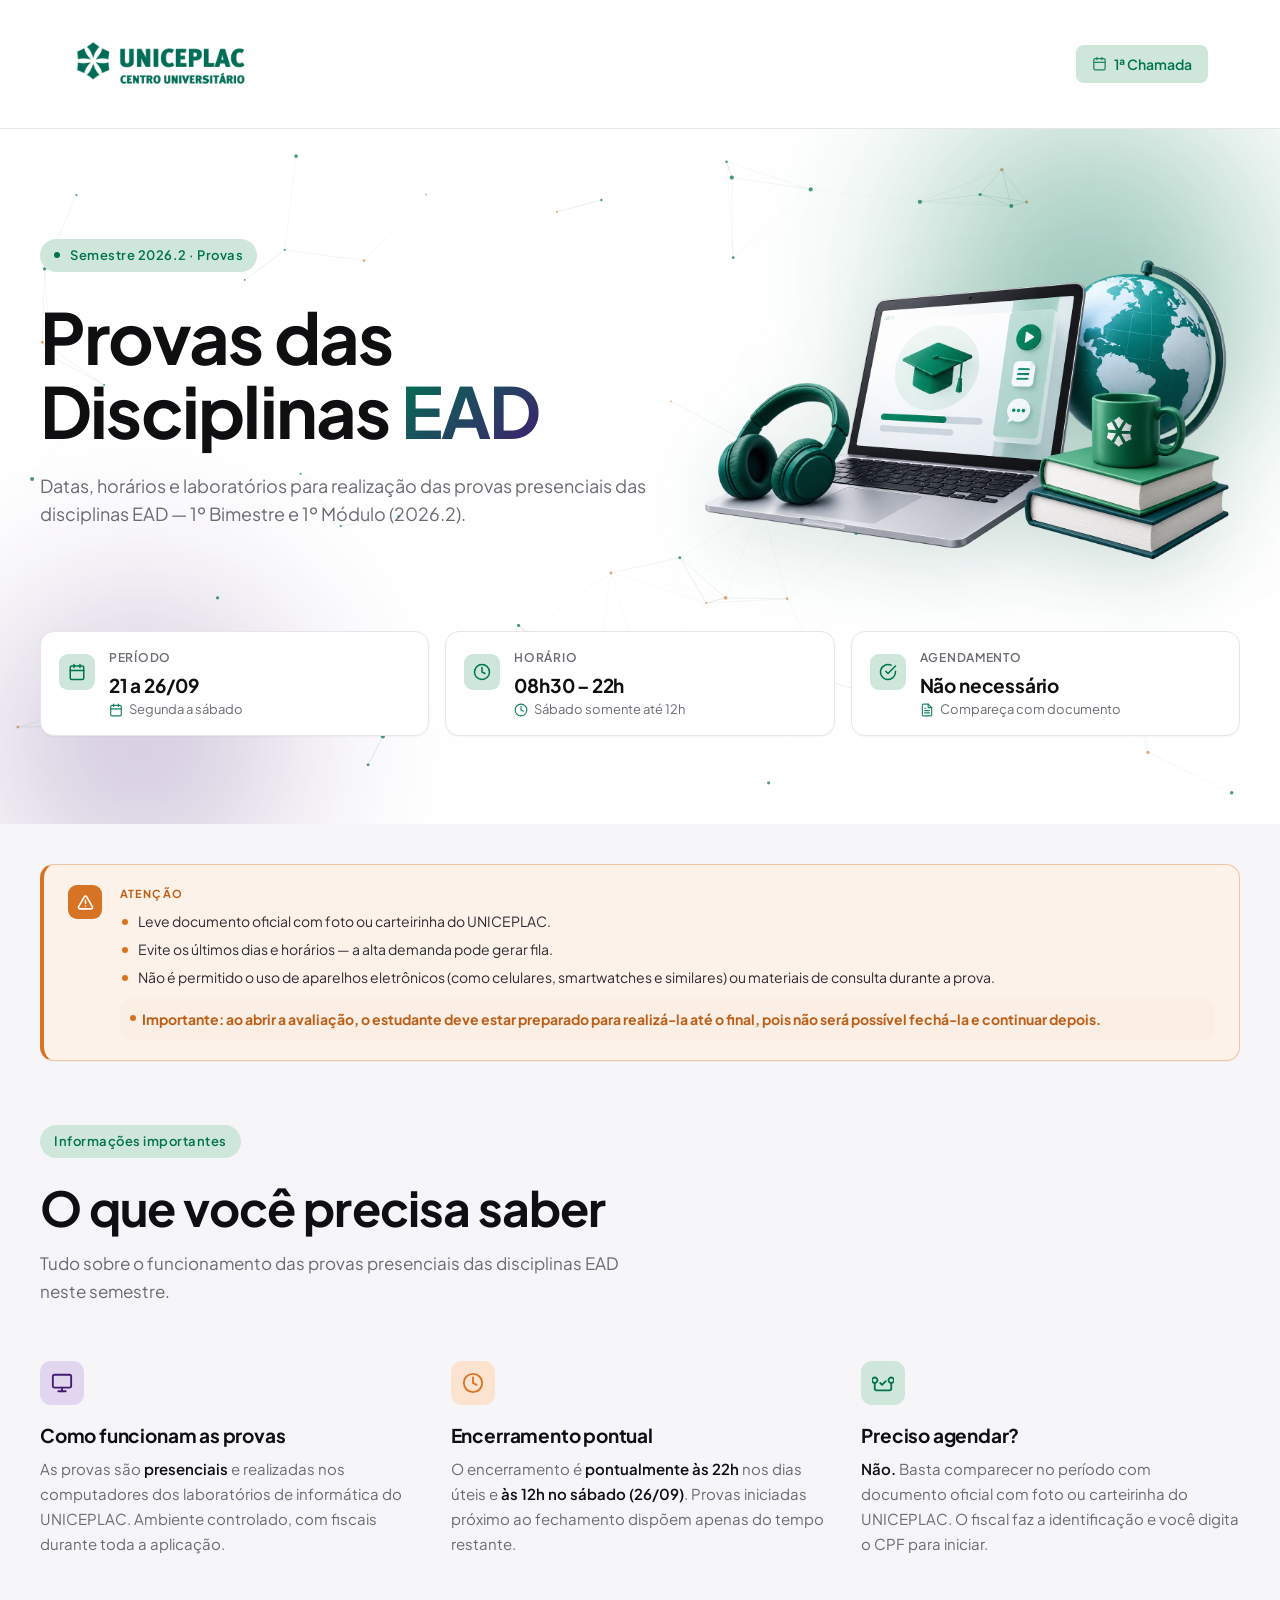
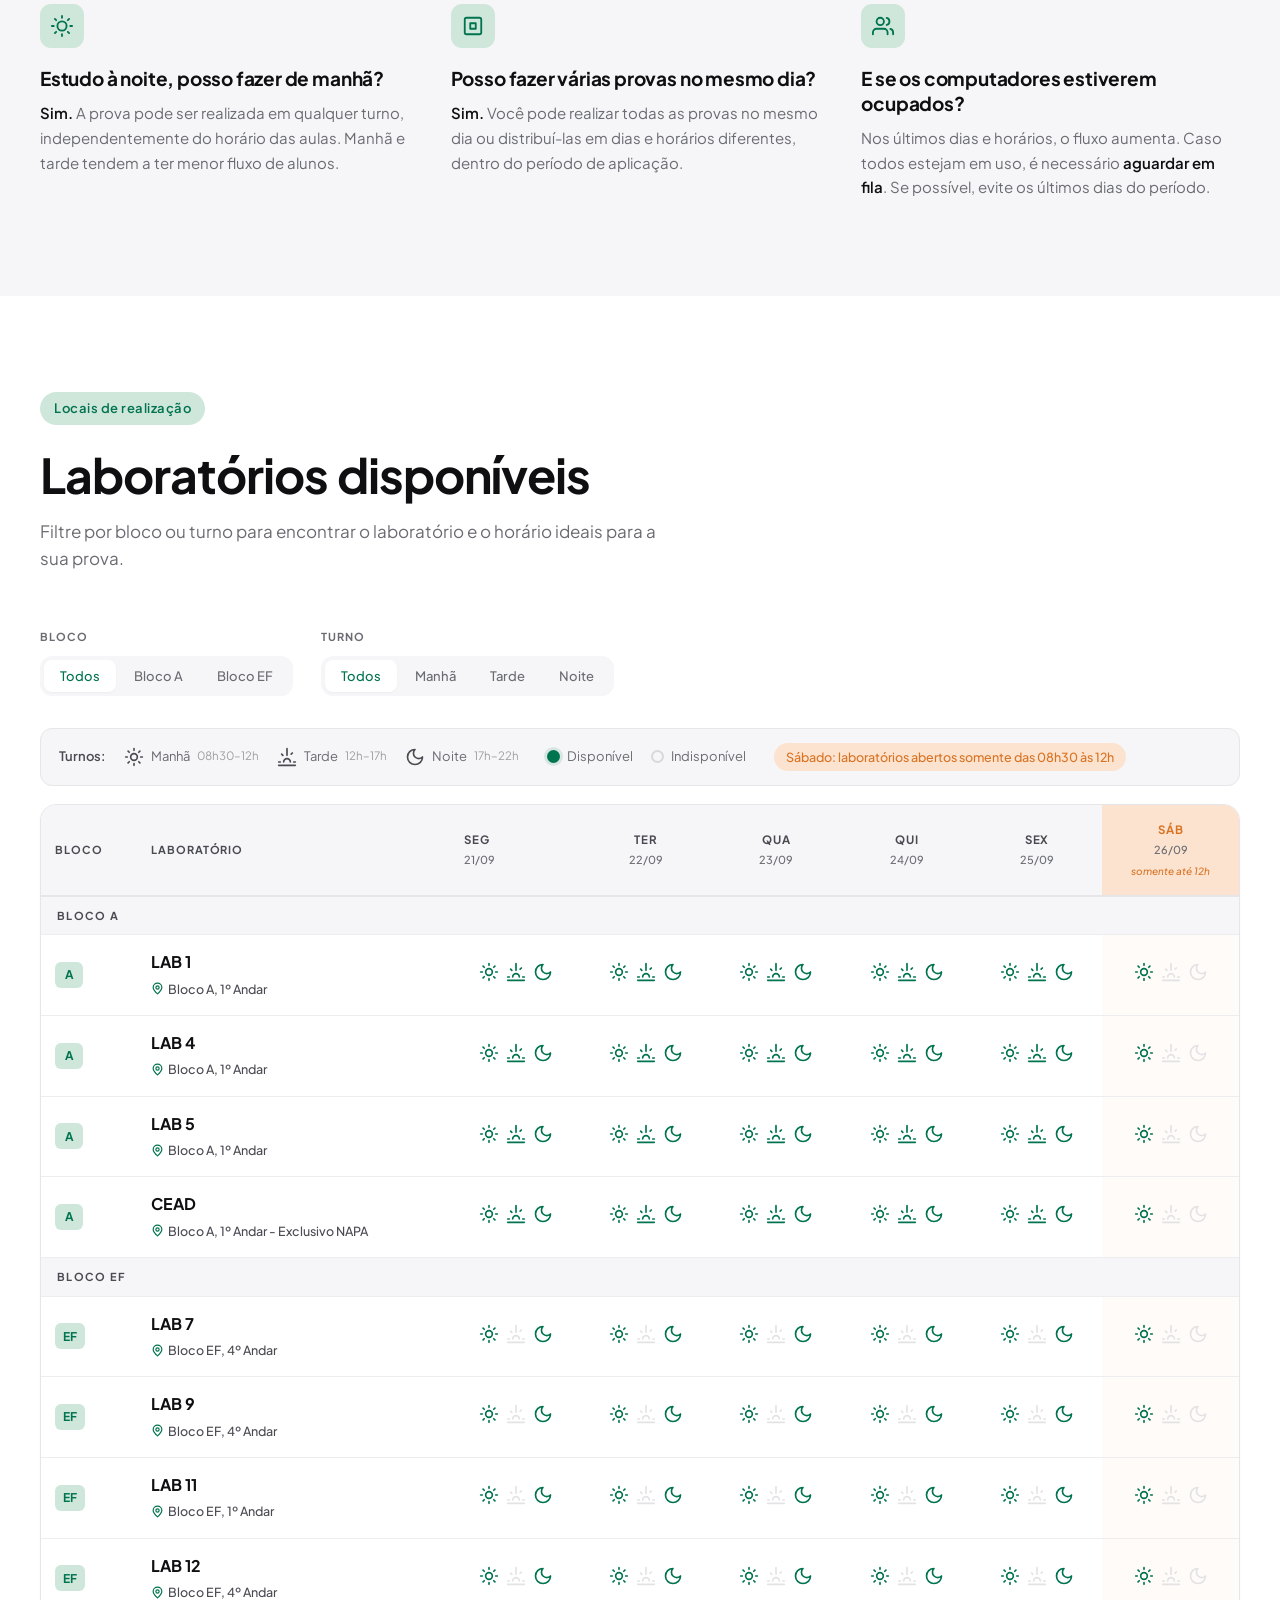
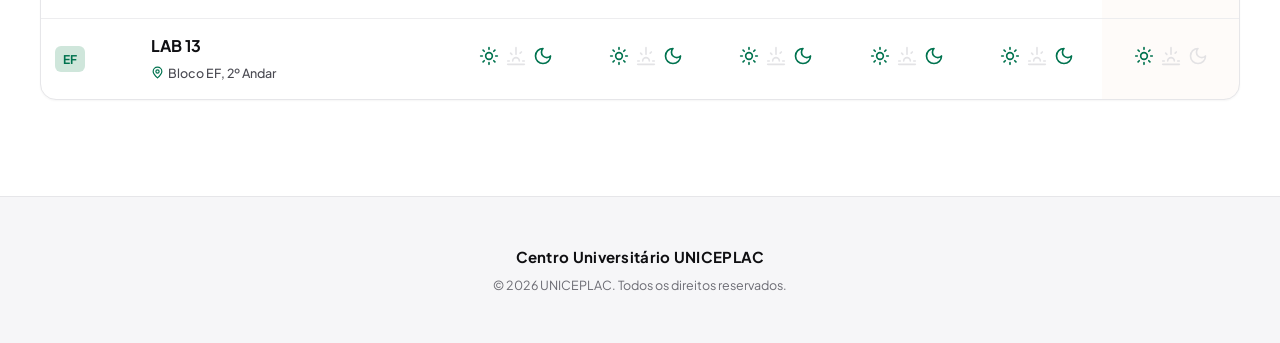
==== index.html @ 90bf8f49 "Add files via upload upload" ====
<!DOCTYPE html>
<html lang="pt-BR">
<head>
  <meta charset="UTF-8">
  <meta name="viewport" content="width=device-width, initial-scale=1.0">
  <title>Provas Disciplinas EAD 2026.2 — UNICEPLAC</title>
  <link rel="preconnect" href="https://fonts.googleapis.com">
  <link rel="preconnect" href="https://fonts.gstatic.com" crossorigin>
  <link href="https://fonts.googleapis.com/css2?family=Plus+Jakarta+Sans:wght@400;500;600;700;800&display=swap" rel="stylesheet">
  <script src="config-etapas.js"></script>
    <script>
    /* Anti-flash (FOUC): marca o estado da etapa no <html> antes de pintar,
       para o menu já nascer cinza/encerrado e o conteúdo expirado não piscar. */
    (function () {
      try {
        if (typeof ETAPAS === "undefined" || !ETAPAS.estado) return;
        var PAG = {
          "index.html":"regulares","segunda-chamada.html":"segundaChamada",
          "provas-finais.html":"recuperacao","final-bimestral.html":"recuperacao",
          "final-modular.html":"recuperacao"
        };
        var arq = location.pathname.split("/").pop() || "index.html";
        var etapa = PAG[arq];
        var estado = etapa ? (ETAPAS.estado[etapa] || "ativa") : "ativa";
        estado = String(estado).trim().toLowerCase();
        var raiz = document.documentElement;
        raiz.setAttribute("data-etapa", estado);
        raiz.setAttribute("data-etapas-carregado", "1");
      } catch (e) {}
    })();
  </script>
  <link rel="stylesheet" href="style.css">
</head>
<body>

<!-- ── HEADER ── -->
<header>
  <div class="header-inner">
    <button type="button" onclick="window.scrollTo({top: 0, behavior: 'smooth'})" class="logo-link" aria-label="Página inicial">
      <img src="logo.png" alt="UNICEPLAC" class="logo-img">
    </button>
    <nav>
      <a href="index.html" class="ativo"><svg class="nav-ic" viewBox="0 0 24 24" fill="none" stroke="currentColor" stroke-width="2" stroke-linecap="round" stroke-linejoin="round"><rect width="18" height="18" x="3" y="4" rx="2"/><path d="M16 2v4M8 2v4M3 10h18"/></svg>1ª Chamada</a>
      <a href="segunda-chamada.html"><svg class="nav-ic" viewBox="0 0 24 24" fill="none" stroke="currentColor" stroke-width="2" stroke-linecap="round" stroke-linejoin="round"><rect width="18" height="18" x="3" y="4" rx="2"/><path d="M16 2v4M8 2v4M3 10h18"/></svg>2ª Chamada</a>
      <a href="provas-finais.html"><svg class="nav-ic" viewBox="0 0 24 24" fill="none" stroke="currentColor" stroke-width="2" stroke-linecap="round" stroke-linejoin="round"><rect width="18" height="18" x="3" y="4" rx="2"/><path d="M16 2v4M8 2v4M3 10h18"/></svg>Prova Final (Recuperação)</a>
    </nav>
  </div>
</header>

<!-- ── HERO COM ANIMAÇÃO ── -->
<section class="hero hero-com-figura">
  <canvas class="hero-canvas" aria-hidden="true"></canvas>
  <div class="hero-gradient" aria-hidden="true"></div>

  <div class="hero-inner">
   <div class="hero-texto">
    <div class="hero-kicker">
      <span class="hero-kicker-dot"></span>
      Semestre 2026.2 · Provas
    </div>
    <h1>Provas das Disciplinas <span class="hero-em">EAD</span></h1>
    <p class="hero-sub">Datas, horários e laboratórios para realização das provas presenciais das disciplinas EAD — 1º Bimestre e 1º Módulo (2026.2).</p>
   </div>
   <div class="hero-figura" aria-hidden="true">
     <img src="hero-ilustracao.png" alt="" class="hero-img" width="1536" height="1024" loading="eager">
   </div>
  </div>

  <div class="hero-inner--cards">
      <div class="hero-card">
        <div class="hero-card-icon">
          <svg xmlns="http://www.w3.org/2000/svg" viewBox="0 0 24 24" fill="none" stroke="currentColor" stroke-width="2" stroke-linecap="round" stroke-linejoin="round"><rect width="18" height="18" x="3" y="4" rx="2"/><path d="M16 2v4M8 2v4M3 10h18"/></svg>
        </div>
        <div class="hero-card-label">Período</div>
        <div class="hero-card-value">21 a 26/09</div>
        <div class="hero-card-sub"><svg class="card-sub-ic" viewBox="0 0 24 24" fill="none" stroke="currentColor" stroke-width="2" stroke-linecap="round" stroke-linejoin="round"><rect width="18" height="18" x="3" y="4" rx="2"/><path d="M16 2v4M8 2v4M3 10h18"/></svg>Segunda a sábado</div>
      </div>
      <div class="hero-card">
        <div class="hero-card-icon">
          <svg xmlns="http://www.w3.org/2000/svg" viewBox="0 0 24 24" fill="none" stroke="currentColor" stroke-width="2" stroke-linecap="round" stroke-linejoin="round"><circle cx="12" cy="12" r="10"/><polyline points="12 6 12 12 16 14"/></svg>
        </div>
        <div class="hero-card-label">Horário</div>
        <div class="hero-card-value">08h30 – 22h</div>
        <div class="hero-card-sub"><svg class="card-sub-ic" viewBox="0 0 24 24" fill="none" stroke="currentColor" stroke-width="2" stroke-linecap="round" stroke-linejoin="round"><circle cx="12" cy="12" r="10"/><polyline points="12 6 12 12 16 14"/></svg>Sábado somente até 12h</div>
      </div>
      <div class="hero-card">
        <div class="hero-card-icon">
          <svg xmlns="http://www.w3.org/2000/svg" viewBox="0 0 24 24" fill="none" stroke="currentColor" stroke-width="2" stroke-linecap="round" stroke-linejoin="round"><path d="M22 11.08V12a10 10 0 1 1-5.93-9.14"/><polyline points="22 4 12 14.01 9 11.01"/></svg>
        </div>
        <div class="hero-card-label">Agendamento</div>
        <div class="hero-card-value">Não necessário</div>
        <div class="hero-card-sub"><svg class="card-sub-ic" viewBox="0 0 24 24" fill="none" stroke="currentColor" stroke-width="2" stroke-linecap="round" stroke-linejoin="round"><path d="M14 2H6a2 2 0 0 0-2 2v16a2 2 0 0 0 2 2h12a2 2 0 0 0 2-2V8z"/><path d="M14 2v6h6M16 13H8M16 17H8M10 9H8"/></svg>Compareça com documento</div>
      </div>
    </div>
  </div>
</section>

<!-- ── BARRA DE ATENÇÃO ── -->
<div class="alerta-bar">
  <div class="alerta-inner">
    <div class="alerta-icon">
      <svg xmlns="http://www.w3.org/2000/svg" viewBox="0 0 24 24" fill="none" stroke="currentColor" stroke-width="2.2" stroke-linecap="round" stroke-linejoin="round"><path d="m21.73 18-8-14a2 2 0 0 0-3.48 0l-8 14A2 2 0 0 0 4 21h16a2 2 0 0 0 1.73-3Z"/><line x1="12" x2="12" y1="9" y2="13"/><line x1="12" x2="12.01" y1="17" y2="17"/></svg>
    </div>
    <div class="alerta-conteudo">
      <div class="alerta-label">Atenção</div>
      <ul class="alerta-items">
        <li>Leve documento oficial com foto ou carteirinha do UNICEPLAC.</li>
        <li>Evite os últimos dias e horários — a alta demanda pode gerar fila.</li>
        <li>Não é permitido o uso de aparelhos eletrônicos (como celulares, smartwatches e similares) ou materiais de consulta durante a prova.</li>
        <li class="alerta-importante"><strong>Importante: ao abrir a avaliação, o estudante deve estar preparado para realizá-la até o final, pois não será possível fechá-la e continuar depois.</strong></li>
      </ul>
    </div>
  </div>
</div>

<!-- ── FAQ ── -->
<section id="faq">
  <div class="section-inner">
    <div class="section-label">Informações importantes</div>
    <h2 class="section-title">O que você precisa saber</h2>
    <p class="section-desc">Tudo sobre o funcionamento das provas presenciais das disciplinas EAD neste semestre.</p>

    <div class="faq-grid">

      <div class="faq-bloco destaque">
        <div class="faq-icon">
          <svg xmlns="http://www.w3.org/2000/svg" viewBox="0 0 24 24" fill="none" stroke="currentColor" stroke-width="2" stroke-linecap="round" stroke-linejoin="round"><rect width="20" height="14" x="2" y="3" rx="2"/><line x1="8" x2="16" y1="21" y2="21"/><line x1="12" x2="12" y1="17" y2="21"/></svg>
        </div>
        <div class="faq-titulo">Como funcionam as provas</div>
        <div class="faq-texto">As provas são <strong>presenciais</strong> e realizadas nos computadores dos laboratórios de informática do UNICEPLAC. Ambiente controlado, com fiscais durante toda a aplicação.</div>
      </div>

      <div class="faq-bloco aviso">
        <div class="faq-icon">
          <svg xmlns="http://www.w3.org/2000/svg" viewBox="0 0 24 24" fill="none" stroke="currentColor" stroke-width="2" stroke-linecap="round" stroke-linejoin="round"><circle cx="12" cy="12" r="10"/><polyline points="12 6 12 12 16 14"/></svg>
        </div>
        <div class="faq-titulo">Encerramento pontual</div>
        <div class="faq-texto">O encerramento é <strong>pontualmente às 22h</strong> nos dias úteis e <strong>às 12h no sábado (26/09)</strong>. Provas iniciadas próximo ao fechamento dispõem apenas do tempo restante.</div>
      </div>

      <div class="faq-bloco">
        <div class="faq-icon">
          <svg xmlns="http://www.w3.org/2000/svg" viewBox="0 0 24 24" fill="none" stroke="currentColor" stroke-width="2" stroke-linecap="round" stroke-linejoin="round"><path d="M9 12l2 2 4-4"/><path d="M21 12c-1 0-3-1-3-3s2-3 3-3 3 1 3 3-2 3-3 3"/><path d="M3 12c1 0 3-1 3-3s-2-3-3-3-3 1-3 3 2 3 3 3"/><path d="M3 12v6c0 1.1.9 2 2 2h14a2 2 0 0 0 2-2v-6"/></svg>
        </div>
        <div class="faq-titulo">Preciso agendar?</div>
        <div class="faq-texto"><strong>Não.</strong> Basta comparecer no período com documento oficial com foto ou carteirinha do UNICEPLAC. O fiscal faz a identificação e você digita o CPF para iniciar.</div>
      </div>

      <div class="faq-bloco">
        <div class="faq-icon">
          <svg xmlns="http://www.w3.org/2000/svg" viewBox="0 0 24 24" fill="none" stroke="currentColor" stroke-width="2" stroke-linecap="round" stroke-linejoin="round"><circle cx="12" cy="12" r="5"/><path d="M12 1v2M12 21v2M4.22 4.22l1.42 1.42M18.36 18.36l1.42 1.42M1 12h2M21 12h2M4.22 19.78l1.42-1.42M18.36 5.64l1.42-1.42"/></svg>
        </div>
        <div class="faq-titulo">Estudo à noite, posso fazer de manhã?</div>
        <div class="faq-texto"><strong>Sim.</strong> A prova pode ser realizada em qualquer turno, independentemente do horário das aulas. Manhã e tarde tendem a ter menor fluxo de alunos.</div>
      </div>

      <div class="faq-bloco">
        <div class="faq-icon">
          <svg xmlns="http://www.w3.org/2000/svg" viewBox="0 0 24 24" fill="none" stroke="currentColor" stroke-width="2" stroke-linecap="round" stroke-linejoin="round"><rect width="18" height="18" x="3" y="3" rx="2"/><path d="M9 9h6v6H9z"/></svg>
        </div>
        <div class="faq-titulo">Posso fazer várias provas no mesmo dia?</div>
        <div class="faq-texto"><strong>Sim.</strong> Você pode realizar todas as provas no mesmo dia ou distribuí-las em dias e horários diferentes, dentro do período de aplicação.</div>
      </div>

      <div class="faq-bloco">
        <div class="faq-icon">
          <svg xmlns="http://www.w3.org/2000/svg" viewBox="0 0 24 24" fill="none" stroke="currentColor" stroke-width="2" stroke-linecap="round" stroke-linejoin="round"><path d="M17 21v-2a4 4 0 0 0-4-4H5a4 4 0 0 0-4 4v2"/><circle cx="9" cy="7" r="4"/><path d="M23 21v-2a4 4 0 0 0-3-3.87"/><path d="M16 3.13a4 4 0 0 1 0 7.75"/></svg>
        </div>
        <div class="faq-titulo">E se os computadores estiverem ocupados?</div>
        <div class="faq-texto">Nos últimos dias e horários, o fluxo aumenta. Caso todos estejam em uso, é necessário <strong>aguardar em fila</strong>. Se possível, evite os últimos dias do período.</div>
      </div>

    </div>
  </div>
</section>

<!-- ── LABORATÓRIOS ── -->
<section id="labs">
  <div class="section-inner">
    <div class="section-label">Locais de realização</div>
    <h2 class="section-title">Laboratórios disponíveis</h2>
    <p class="section-desc">Filtre por bloco ou turno para encontrar o laboratório e o horário ideais para a sua prova.</p>

    <button type="button" class="filtros-toggle" id="filtrosToggle" aria-expanded="false" aria-controls="labsControls" onclick="toggleFiltros(this)">
      <svg viewBox="0 0 24 24" fill="none" stroke="currentColor" stroke-width="2" stroke-linecap="round" stroke-linejoin="round"><path d="M22 3H2l8 9.46V19l4 2v-8.54L22 3z"/></svg>
      <span>Filtrar</span>
      <svg class="filtros-chevron" viewBox="0 0 24 24" fill="none" stroke="currentColor" stroke-width="2" stroke-linecap="round" stroke-linejoin="round"><polyline points="6 9 12 15 18 9"/></svg>
    </button>

    <div class="labs-controls" id="labsControls">
      <div class="filter-group">
        <label>Bloco</label>
        <div class="botoes">
          <button class="filter-btn ativo" onclick="filtrar('todos', this)">Todos</button>
          <button class="filter-btn" onclick="filtrar('A', this)">Bloco A</button>
          <button class="filter-btn" onclick="filtrar('EF', this)">Bloco EF</button>
        </div>
      </div>
      <div class="filter-group">
        <label>Turno</label>
        <div class="botoes">
          <button class="turno-btn ativo" onclick="filtrarTurno('todos', this)">Todos</button>
          <button class="turno-btn" onclick="filtrarTurno('Manhã', this)">Manhã</button>
          <button class="turno-btn" onclick="filtrarTurno('Tarde', this)">Tarde</button>
          <button class="turno-btn" onclick="filtrarTurno('Noite', this)">Noite</button>
        </div>
      </div>
    </div>

    <div class="legenda legenda--topo">
      <div class="legenda-grupo">
        <span class="legenda-rotulo">Turnos:</span>
        <div class="legenda-item"><span class="turno-ic leg-forma" data-turno="Manhã" id="leg-manha"></span> Manhã <span class="legenda-hora">08h30–12h</span></div>
        <div class="legenda-item"><span class="turno-ic leg-forma" data-turno="Tarde" id="leg-tarde"></span> Tarde <span class="legenda-hora">12h–17h</span></div>
        <div class="legenda-item"><span class="turno-ic leg-forma" data-turno="Noite" id="leg-noite"></span> Noite <span class="legenda-hora">17h–22h</span></div>
      </div>
      <div class="legenda-grupo">
        <div class="legenda-item"><span class="status-amostra status-amostra--on"></span> Disponível</div>
        <div class="legenda-item"><span class="status-amostra status-amostra--off"></span> Indisponível</div>
      </div>
      <div class="legenda-sabado">
        Sábado: laboratórios abertos somente das 08h30 às 12h
      </div>
    </div>

    <div class="table-wrap">
      <table>
        <caption class="sr-only">Disponibilidade dos laboratórios por bloco, turno e dia, de 22 a 27 de junho de 2026</caption>
        <thead>
          <tr>
            <th scope="col">Bloco</th>
            <th scope="col">Laboratório</th>
            <th scope="col"><span class="th-dia">Seg</span><span class="th-data">21/09</span></th>
            <th scope="col"><span class="th-dia">Ter</span><span class="th-data">22/09</span></th>
            <th scope="col"><span class="th-dia">Qua</span><span class="th-data">23/09</span></th>
            <th scope="col"><span class="th-dia">Qui</span><span class="th-data">24/09</span></th>
            <th scope="col"><span class="th-dia">Sex</span><span class="th-data">25/09</span></th>
            <th scope="col" class="col-sabado">
              <span class="th-dia">Sáb</span>
              <span class="th-data">26/09</span>
              <span class="th-nota">somente até 12h</span>
            </th>
          </tr>
        </thead>
        <tbody id="tbody-labs"></tbody>
      </table>
    </div>
  </div>
</section>

<!-- ── FOOTER ── -->
<footer>
  <div class="footer-inner">
    <div class="footer-instituicao">Centro Universitário UNICEPLAC</div>
    <div class="footer-meta">© 2026 UNICEPLAC. Todos os direitos reservados.</div>
  </div>
</footer>

<script src="hero-animation.js"></script>
<script src="script.js"></script>
<script src="etapas.js"></script>
<script src="config-aviso.js"></script>
<script src="aviso.js"></script>
</body>
</html>
---- style.css ----
/* ─────────────────────────────────────────────
   UNICEPLAC — Provas EAD
   Estética: Hostinger claro + paleta institucional
   ───────────────────────────────────────────── */

*, *::before, *::after { box-sizing: border-box; margin: 0; padding: 0; }

:root {
  /* Paleta oficial UNICEPLAC */
  --verde:        #00734F;   /* Pantone 328 U */
  --verde-tinta:  #005a3e;   /* hover */
  --verde-claro:  #b4d2c2;   /* Pantone 565 U */
  --verde-suave:  #cfe6db;   /* fundo verde mais vivo */

  --laranja:      #d97324;   /* mais saturado que o original */
  --laranja-tinta:#bd5f17;
  --laranja-suave:#fbe3cf;

  --roxo:         #421b71;   /* Pantone Medium Purple U */
  --roxo-tinta:   #341259;
  --roxo-suave:   #e2d5f0;   /* fundo roxo mais vivo */

  --coral:        #cf5340;   /* vermelho lavado — recuperação */
  --coral-tinta:  #b23f2e;
  --coral-suave:  #f7ddd7;

  /* ── VARIÁVEIS DE TEMA (padrão: verde) ── */
  --tema:         var(--verde);
  --tema-tinta:   var(--verde-tinta);
  --tema-suave:   var(--verde-suave);
  --tema-grad-a:  var(--verde);
  --tema-grad-b:  var(--roxo);

  /* Neutros — escala completa */
  --tinta:        #0f0f12;   /* texto principal — quase preto */
  --grafite:      #2d2d33;
  --neutro-70:    #4a4a52;
  --neutro-60:    #6b6b73;
  --neutro-40:    #9e9ea4;
  --neutro-20:    #d8d8dc;
  --neutro-15:    #e6e6e9;
  --neutro-10:    #ededef;
  --neutro-05:    #f6f6f8;
  --branco:       #ffffff;

  /* Sombras sutis */
  --sombra-sm:    0 1px 2px rgba(15, 15, 18, 0.04);
  --sombra-md:    0 4px 16px rgba(15, 15, 18, 0.06);
}

/* ── TEMAS POR PÁGINA ── */
body.tema-laranja {
  --tema:        var(--laranja);
  --tema-tinta:  var(--laranja-tinta);
  --tema-suave:  var(--laranja-suave);
  --tema-grad-a: var(--laranja);
  --tema-grad-b: #e89a4f;
}

body.tema-coral {
  --tema:        var(--coral);
  --tema-tinta:  var(--coral-tinta);
  --tema-suave:  var(--coral-suave);
  --tema-grad-a: var(--coral);
  --tema-grad-b: var(--roxo);
}

html { scroll-behavior: smooth; }

body {
  font-family: 'Plus Jakarta Sans', -apple-system, BlinkMacSystemFont, sans-serif;
  color: var(--tinta);
  background: var(--branco);
  font-size: 16px;
  line-height: 1.6;
  font-weight: 400;
  -webkit-font-smoothing: antialiased;
  -moz-osx-font-smoothing: grayscale;
  text-rendering: optimizeLegibility;
}

/* Conteúdo apenas pra leitores de tela */
.sr-only {
  position: absolute;
  width: 1px; height: 1px;
  padding: 0; margin: -1px;
  overflow: hidden;
  clip: rect(0, 0, 0, 0);
  white-space: nowrap;
  border: 0;
}

/* ─────────────────────────────────────────────
   HEADER
   ───────────────────────────────────────────── */
header {
  background: rgba(255, 255, 255, 0.85);
  backdrop-filter: blur(12px);
  -webkit-backdrop-filter: blur(12px);
  border-bottom: 1px solid var(--neutro-15);
  position: sticky;
  top: 0;
  z-index: 100;
}

.header-inner {
  max-width: 1200px;
  margin: 0 auto;
  padding: 14px 32px;
  display: flex;
  align-items: center;
  justify-content: space-between;
  gap: 24px;
}

.logo-link {
  display: inline-flex;
  align-items: center;
  cursor: pointer;
  text-decoration: none;
  background: transparent;
  border: 0;
  padding: 0;
  font-family: inherit;
}

/* Logo branca tingida em verde UNICEPLAC via filter */
.logo-img {
  height: 100px;
  width: auto;
  display: block;
  filter: brightness(0) saturate(100%)
          invert(28%) sepia(85%) saturate(680%)
          hue-rotate(125deg) brightness(94%) contrast(101%);
  transition: opacity 0.15s ease;
}

.logo-link:hover .logo-img { opacity: 0.75; }

nav {
  display: flex;
  gap: 2px;
  align-items: center;
}

nav a {
  color: var(--grafite);
  text-decoration: none;
  font-size: 14px;
  font-weight: 500;
  padding: 8px 16px;
  border-radius: 8px;
  transition: all 0.15s ease;
  display: inline-flex;
  align-items: center;
  gap: 7px;
}
.nav-ic { width: 15px; height: 15px; flex-shrink: 0; opacity: 0.85; }

nav a:hover {
  color: var(--tema);
  background: var(--tema-suave);
}

nav a.ativo {
  color: var(--tema);
  background: var(--tema-suave);
  font-weight: 600;
}

/* ─────────────────────────────────────────────
   HERO
   ───────────────────────────────────────────── */
.hero {
  position: relative;
  padding: 96px 32px 88px;
  overflow: hidden;
  background: var(--branco);
}

/* Canvas da animação fica atrás do conteúdo */
.hero-canvas {
  position: absolute;
  inset: 0;
  width: 100%;
  height: 100%;
  pointer-events: none;
  z-index: 0;
}

/* Gradient blob colorido (estilo Invofy, paleta UNICEPLAC) */
.hero-gradient {
  position: absolute;
  inset: 0;
  z-index: 0;
  pointer-events: none;
  overflow: hidden;
}

.hero-gradient::before,
.hero-gradient::after {
  content: '';
  position: absolute;
  border-radius: 50%;
  filter: blur(80px);
  opacity: 0.55;
  will-change: transform;
}

.hero-gradient::before {
  width: 540px;
  height: 540px;
  background: radial-gradient(circle, var(--tema-grad-a) 0%, transparent 65%);
  top: -120px;
  right: -80px;
  animation: drift-1 22s ease-in-out infinite;
}

.hero-gradient::after {
  width: 480px;
  height: 480px;
  background: radial-gradient(circle, var(--tema-grad-b) 0%, transparent 65%);
  bottom: -160px;
  left: -100px;
  animation: drift-2 28s ease-in-out infinite;
  opacity: 0.35;
}

@keyframes drift-1 {
  0%, 100% { transform: translate(0, 0) scale(1); }
  33%      { transform: translate(-40px, 30px) scale(1.05); }
  66%      { transform: translate(20px, -20px) scale(0.95); }
}

@keyframes drift-2 {
  0%, 100% { transform: translate(0, 0) scale(1); }
  50%      { transform: translate(60px, -40px) scale(1.08); }
}

/* Pra heros mais sutis (páginas internas) */
.hero.hero-sutil {
  padding: 72px 32px 64px;
}

.hero.hero-sutil .hero-gradient::before { opacity: 0.3; width: 400px; height: 400px; }
.hero.hero-sutil .hero-gradient::after { opacity: 0.2; }

.hero-inner {
  position: relative;
  z-index: 2;
  max-width: 1200px;
  margin: 0 auto;
}

/* Layout de 2 colunas — só no hero que tem ilustração (index) */
.hero-com-figura .hero-inner {
  display: grid;
  grid-template-columns: 1fr 0.9fr;
  align-items: center;
  gap: 40px;
}

/* Bloco de cards fica abaixo, ocupando a largura toda */
.hero-inner--cards {
  position: relative;
  z-index: 2;
  max-width: 1200px;
  margin: 40px auto 0;
  display: grid;
  grid-template-columns: repeat(3, 1fr);
  gap: 16px;
}

/* Ilustração do hero */
.hero-figura {
  display: flex;
  justify-content: center;
  align-items: center;
}
.hero-img {
  width: 100%;
  max-width: 560px;
  height: auto;
  display: block;
  filter: drop-shadow(0 24px 40px rgba(0, 80, 55, 0.14));
}

/* Kicker — texto pequeno acima do título */
.hero-kicker {
  display: inline-flex;
  align-items: center;
  gap: 10px;
  font-size: 13px;
  font-weight: 600;
  letter-spacing: 0.04em;
  color: var(--tema);
  background: var(--tema-suave);
  padding: 6px 14px;
  border-radius: 100px;
  margin-bottom: 28px;
}

.hero-kicker-dot {
  width: 6px; height: 6px;
  border-radius: 50%;
  background: var(--tema);
  animation: pulse 2.4s ease-in-out infinite;
}

@keyframes pulse {
  0%, 100% { opacity: 1; transform: scale(1); }
  50%      { opacity: 0.5; transform: scale(0.8); }
}

.hero h1 {
  font-size: clamp(40px, 5.5vw, 72px);
  font-weight: 700;
  line-height: 1.05;
  letter-spacing: -0.025em;
  color: var(--tinta);
  margin-bottom: 24px;
  max-width: 920px;
}

.hero h1 .hero-em {
  background: linear-gradient(135deg, var(--tema-grad-a) 0%, var(--tema-grad-b) 100%);
  -webkit-background-clip: text;
  -webkit-text-fill-color: transparent;
  background-clip: text;
  font-style: normal;
}

.hero-sub {
  font-size: 18px;
  color: var(--neutro-60);
  max-width: 620px;
  margin-bottom: 48px;
  line-height: 1.6;
  font-weight: 400;
}

/* Cards de info rápida (hero) — estilo Hostinger */
.hero-cards {
  display: grid;
  grid-template-columns: repeat(auto-fit, minmax(220px, 1fr));
  gap: 16px;
  max-width: 920px;
}

.hero-card {
  background: var(--branco);
  border: 1px solid var(--neutro-15);
  border-radius: 14px;
  padding: 16px 18px;
  box-shadow: var(--sombra-sm);
  transition: all 0.2s ease;
  display: grid;
  grid-template-columns: auto 1fr;
  column-gap: 14px;
  align-items: center;
}
/* Ícone ocupa a coluna da esquerda, atravessando as duas linhas de texto */
.hero-card .hero-card-icon { grid-row: 1 / span 2; align-self: center; }
.hero-card-label { grid-column: 2; }
.hero-card-value { grid-column: 2; }
.hero-card-sub { grid-column: 2; }

.hero-card:hover {
  border-color: var(--tema);
  box-shadow: var(--sombra-md);
  transform: translateY(-2px);
}

.hero-card-icon {
  display: inline-flex;
  align-items: center;
  justify-content: center;
  width: 36px;
  height: 36px;
  border-radius: 9px;
  background: var(--tema-suave);
  color: var(--tema);
  margin-bottom: 0;
}

.hero-card-icon svg { width: 18px; height: 18px; }

.hero-card-label {
  font-size: 12px;
  text-transform: uppercase;
  letter-spacing: 0.06em;
  color: var(--neutro-60);
  margin-bottom: 6px;
  font-weight: 600;
}

.hero-card-value {
  font-size: 19px;
  font-weight: 700;
  line-height: 1.2;
  color: var(--tinta);
  letter-spacing: -0.01em;
}

.hero-card-sub {
  font-size: 13px;
  color: var(--neutro-60);
  margin-top: 4px;
  line-height: 1.45;
  display: inline-flex;
  align-items: center;
  gap: 6px;
}
.card-sub-ic { width: 14px; height: 14px; flex-shrink: 0; color: var(--tema); opacity: 0.9; }

/* ─────────────────────────────────────────────
   BARRA DE ATENÇÃO
   ───────────────────────────────────────────── */
.alerta-bar {
  background: var(--neutro-05);
  padding: 40px 32px 8px;
  position: relative;
  z-index: 2;
}

.alerta-inner {
  max-width: 1200px;
  margin: 0 auto;
  display: flex;
  align-items: flex-start;
  gap: 18px;
  background: color-mix(in srgb, var(--laranja-suave) 45%, #fff);
  border: 1px solid color-mix(in srgb, var(--laranja) 35%, transparent);
  border-left: 4px solid var(--laranja);
  border-radius: 14px;
  padding: 20px 24px;
  box-shadow: var(--sombra-sm);
}

.alerta-icon {
  flex-shrink: 0;
  width: 34px;
  height: 34px;
  border-radius: 9px;
  background: var(--laranja);
  color: var(--branco);
  display: inline-flex;
  align-items: center;
  justify-content: center;
}

.alerta-icon svg { width: 17px; height: 17px; }

.alerta-conteudo {
  flex: 1;
}

.alerta-label {
  font-size: 11px;
  font-weight: 700;
  letter-spacing: 0.1em;
  text-transform: uppercase;
  color: var(--laranja-tinta);
  margin-bottom: 8px;
}

.alerta-items {
  list-style: none;
  display: flex;
  flex-direction: column;
  gap: 7px;
  font-size: 14px;
  color: var(--grafite);
  line-height: 1.5;
}

.alerta-items li {
  position: relative;
  padding-left: 18px;
}
.alerta-items li::before {
  content: '';
  position: absolute;
  left: 2px;
  top: 8px;
  width: 6px;
  height: 6px;
  border-radius: 50%;
  background: var(--laranja);
}

.alerta-items li.alerta-importante {
  margin-top: 4px;
  padding: 10px 12px 10px 22px;
  background: color-mix(in srgb, var(--laranja) 12%, #fff);
  border-radius: 9px;
}
.alerta-items li.alerta-importante::before { top: 16px; left: 10px; }

.alerta-items strong { color: var(--laranja-tinta); font-weight: 700; }

/* ─────────────────────────────────────────────
   SEÇÕES GERAIS
   ───────────────────────────────────────────── */
section { padding: 96px 32px; }
.section-inner { max-width: 1200px; margin: 0 auto; }

.section-label {
  display: inline-flex;
  align-items: center;
  gap: 10px;
  font-size: 13px;
  font-weight: 600;
  letter-spacing: 0.04em;
  color: var(--tema);
  background: var(--tema-suave);
  padding: 6px 14px;
  border-radius: 100px;
  margin-bottom: 24px;
}

.section-title {
  font-size: clamp(32px, 4vw, 48px);
  font-weight: 700;
  line-height: 1.1;
  letter-spacing: -0.02em;
  color: var(--tinta);
  margin-bottom: 16px;
  max-width: 720px;
}

.section-desc {
  color: var(--neutro-60);
  font-size: 17px;
  max-width: 620px;
  margin-bottom: 56px;
  line-height: 1.6;
}

/* ─────────────────────────────────────────────
   FAQ — grid Hostinger (ícone + título + texto)
   ───────────────────────────────────────────── */
#faq { background: var(--neutro-05); padding-top: 56px; }

.faq-grid {
  display: grid;
  grid-template-columns: repeat(auto-fit, minmax(300px, 1fr));
  gap: 48px 32px;
}

.faq-bloco {
  display: flex;
  flex-direction: column;
}

.faq-icon {
  display: inline-flex;
  align-items: center;
  justify-content: center;
  width: 44px;
  height: 44px;
  border-radius: 11px;
  background: var(--tema-suave);
  color: var(--tema);
  margin-bottom: 18px;
}

.faq-icon svg { width: 22px; height: 22px; }

.faq-bloco.aviso .faq-icon {
  background: var(--laranja-suave);
  color: var(--laranja);
}

.faq-bloco.destaque .faq-icon {
  background: var(--roxo-suave);
  color: var(--roxo);
}

.faq-titulo {
  font-size: 19px;
  font-weight: 700;
  letter-spacing: -0.01em;
  color: var(--tinta);
  margin-bottom: 10px;
  line-height: 1.3;
}

.faq-texto {
  font-size: 15px;
  color: var(--neutro-60);
  line-height: 1.65;
}

.faq-texto strong { color: var(--tinta); font-weight: 600; }

/* ─────────────────────────────────────────────
   LABORATÓRIOS — tabela
   ───────────────────────────────────────────── */
#labs { background: var(--branco); }

.labs-controls {
  display: flex;
  flex-wrap: wrap;
  gap: 28px;
  margin-bottom: 32px;
  align-items: flex-end;
}

/* Botão de filtros — só aparece no mobile (escondido no desktop) */
.filtros-toggle { display: none; }

.labs-controls label {
  display: block;
  font-size: 11px;
  font-weight: 700;
  color: var(--neutro-60);
  text-transform: uppercase;
  letter-spacing: 0.1em;
  margin-bottom: 10px;
}

.filter-group { display: flex; flex-direction: column; }
.filter-group .botoes {
  display: inline-flex;
  background: var(--neutro-05);
  padding: 4px;
  border-radius: 12px;
  gap: 2px;
}

.filter-btn,
.turno-btn {
  padding: 8px 16px;
  border: 0;
  background: transparent;
  font-size: 13px;
  font-weight: 500;
  cursor: pointer;
  font-family: inherit;
  color: var(--neutro-60);
  border-radius: 8px;
  transition: all 0.15s ease;
}

.filter-btn:hover,
.turno-btn:hover {
  color: var(--tinta);
}

.filter-btn.ativo,
.turno-btn.ativo {
  background: var(--branco);
  color: var(--tema);
  box-shadow: var(--sombra-sm);
}

.table-wrap {
  overflow-x: auto;
  border: 1px solid var(--neutro-15);
  border-radius: 16px;
  background: var(--branco);
  box-shadow: var(--sombra-sm);
}

table {
  width: 100%;
  border-collapse: collapse;
  min-width: 760px;
  font-size: 13.5px;
}

thead tr {
  background: var(--neutro-05);
  border-bottom: 1px solid var(--neutro-15);
}

thead th {
  padding: 16px 14px;
  text-align: center;
  font-weight: 700;
  font-size: 11px;
  letter-spacing: 0.08em;
  text-transform: uppercase;
  white-space: nowrap;
  color: var(--neutro-70);
}

thead th:first-child,
thead th:nth-child(2),
thead th:nth-child(3) { text-align: left; }

thead th.col-sabado {
  background: var(--laranja-suave);
  color: var(--laranja);
}

.th-dia { display: block; font-size: 11.5px; }
.th-data { font-size: 11px; color: var(--neutro-60); display: block; margin-top: 2px; font-weight: 500; text-transform: none; letter-spacing: 0; }
.th-nota { font-size: 10px; color: var(--laranja); display: block; margin-top: 4px; font-style: italic; letter-spacing: 0; text-transform: none; font-weight: 500; }

tbody tr { transition: background 0.1s; }
tbody tr:hover { background: var(--neutro-05); }

tbody tr.bloco-header td {
  background: var(--neutro-05);
  color: var(--neutro-70);
  font-weight: 700;
  font-size: 11px;
  letter-spacing: 0.12em;
  text-transform: uppercase;
  padding: 10px 16px;
  border-top: 1px solid var(--neutro-15);
}

tbody td {
  padding: 14px 14px;
  border-bottom: 1px solid var(--neutro-10);
  vertical-align: middle;
  color: var(--tinta);
}

tbody tr:last-child td { border-bottom: 0; }
tbody td.col-sabado { background: rgba(214, 135, 73, 0.03); }
tbody tr:hover td.col-sabado { background: rgba(214, 135, 73, 0.07); }

.badge-bloco {
  display: inline-flex;
  align-items: center;
  justify-content: center;
  min-width: 28px;
  height: 26px;
  padding: 0 8px;
  font-weight: 700;
  font-size: 12px;
  color: var(--tema);
  background: var(--tema-suave);
  border-radius: 6px;
}

.lab-nome { font-weight: 700; font-size: 16px; color: var(--tinta); display: block; letter-spacing: -0.01em; }
.lab-local {
  font-size: 12.5px;
  color: var(--neutro-70);
  margin-top: 4px;
  display: inline-flex;
  align-items: center;
  gap: 4px;
  font-weight: 500;
}
.lab-local svg { width: 13px; height: 13px; flex-shrink: 0; color: var(--tema); }

.turno-tag {
  font-size: 12.5px;
  font-weight: 600;
  color: var(--tinta);
  display: block;
}
.turno-horario { font-size: 11.5px; color: var(--neutro-60); display: block; margin-top: 2px; }

.status-cell { text-align: center; }

/* ── ÍCONES DE TURNO (sol / tarde / lua) por dia ── */
.turnos-cel {
  display: inline-flex;
  align-items: center;
  justify-content: center;
  gap: 7px;
}
.turno-ic {
  display: inline-flex;
  align-items: center;
  justify-content: center;
  width: 20px;
  height: 20px;
  transition: opacity 0.15s ease, transform 0.12s ease;
}
.turno-ic svg { width: 100%; height: 100%; display: block; }

/* Aceso = disponível (todos os turnos em verde; o formato do ícone indica o turno) */
.turno-ic.on { color: var(--verde); }

/* Apagado = indisponível */
.turno-ic.off {
  color: var(--neutro-20);
  opacity: 0.7;
}

/* Ícones ilustrativos da legenda (mostram só o formato do turno) */
.turno-ic.leg-forma { color: var(--neutro-70); }

/* Amostras de status na legenda: bolinha neutra (não é ícone de turno) */
.status-amostra {
  display: inline-block;
  width: 13px; height: 13px;
  border-radius: 50%;
  flex-shrink: 0;
}
.status-amostra--on {
  background: var(--verde);
  box-shadow: 0 0 0 3px rgba(0, 115, 79, 0.12);
}
.status-amostra--off {
  background: transparent;
  border: 2px solid var(--neutro-20);
}

/* Realce do filtro de turno: esmaece os turnos não selecionados */
.turno-ic.turno-oculto { opacity: 0.12; }

tbody tr:hover .turno-ic.on { transform: scale(1.12); }

/* Laboratório desativado: linha esmaecida (definido via LABS_DESATIVADOS no script.js) */
tbody tr.lab-desativado {
  opacity: 0.5;
  filter: grayscale(0.4);
}
tbody tr.lab-desativado .lab-nome::after {
  content: " · Indisponível";
  font-weight: 500;
  font-size: 12px;
  color: var(--neutro-60);
}

.dot {
  display: inline-flex;
  align-items: center;
  gap: 6px;
  font-size: 12.5px;
  font-weight: 500;
  color: var(--neutro-70);
  white-space: nowrap;
}

.dot::before {
  content: '';
  width: 7px; height: 7px;
  border-radius: 50%;
  flex-shrink: 0;
}

.disp { color: var(--verde); }
.disp::before { background: var(--verde); box-shadow: 0 0 0 3px rgba(0, 115, 79, 0.12); }

.indisp { color: var(--neutro-40); }
.indisp::before { background: var(--neutro-40); }

.legenda {
  display: flex;
  flex-wrap: wrap;
  gap: 14px 28px;
  margin-top: 24px;
  font-size: 13px;
  color: var(--neutro-60);
  align-items: center;
}

/* Legenda posicionada acima da tabela */
.legenda--topo {
  margin-top: 0;
  margin-bottom: 18px;
  padding: 14px 18px;
  background: var(--neutro-05);
  border: 1px solid var(--neutro-15);
  border-radius: 12px;
}

.legenda-grupo {
  display: flex;
  flex-wrap: wrap;
  align-items: center;
  gap: 10px 18px;
}
.legenda-rotulo { font-weight: 600; color: var(--neutro-70); }
.legenda-hora { font-size: 11.5px; color: var(--neutro-40); }

.legenda-item { display: flex; align-items: center; gap: 7px; }

.legenda-dot {
  width: 13px; height: 13px;
  border-radius: 50%;
  flex-shrink: 0;
}
.legenda-dot--disp {
  background: var(--verde);
  box-shadow: 0 0 0 3px rgba(0, 115, 79, 0.12);
}
.legenda-dot--indisp {
  background: transparent;
  border: 2px solid var(--neutro-20);
}

.legenda-sabado {
  font-size: 12.5px;
  color: var(--laranja);
  font-weight: 500;
  padding: 4px 12px;
  background: var(--laranja-suave);
  border-radius: 100px;
}

/* ─────────────────────────────────────────────
   CONTEÚDO DAS PÁGINAS DE PROVA
   ───────────────────────────────────────────── */
.conteudo-prova { background: var(--branco); }

.conteudo-prova .section-inner { max-width: 920px; }

.voltar-link {
  display: inline-flex;
  align-items: center;
  gap: 6px;
  font-size: 13.5px;
  font-weight: 500;
  color: var(--neutro-60);
  text-decoration: none;
  margin-bottom: 32px;
  padding: 6px 12px;
  border-radius: 8px;
  transition: all 0.15s;
}

.voltar-link:hover {
  color: var(--tema);
  background: var(--tema-suave);
}

/* Blocos de info — estilo Hostinger: ícone + título + texto */
.bloco-info {
  padding: 36px 0;
  border-bottom: 1px solid var(--neutro-15);
  display: grid;
  grid-template-columns: 56px 1fr;
  gap: 28px;
}

.bloco-info:last-of-type { border-bottom: 0; }

.bloco-info .bloco-icon {
  display: inline-flex;
  align-items: center;
  justify-content: center;
  width: 44px;
  height: 44px;
  border-radius: 11px;
  background: var(--tema-suave);
  color: var(--tema);
  flex-shrink: 0;
}

.bloco-info .bloco-icon svg { width: 22px; height: 22px; }

.bloco-info.aviso .bloco-icon {
  background: var(--laranja-suave);
  color: var(--laranja);
}

.bloco-info.destaque {
  background: linear-gradient(135deg, var(--tema-suave) 0%, var(--roxo-suave) 100%);
  padding: 36px 32px;
  border-radius: 16px;
  border-bottom: 0;
  margin: 16px 0;
}

.bloco-info.destaque .bloco-icon {
  background: var(--roxo-suave);
  color: var(--roxo);
}

.bloco-info h3 {
  font-size: 22px;
  font-weight: 700;
  letter-spacing: -0.015em;
  color: var(--tinta);
  margin-bottom: 12px;
  line-height: 1.3;
}

.bloco-info .bloco-conteudo > *:last-child { margin-bottom: 0; }

.bloco-info p {
  font-size: 15.5px;
  color: var(--neutro-70);
  line-height: 1.7;
  margin-bottom: 12px;
}

.bloco-info strong { color: var(--tinta); font-weight: 600; }

.bloco-info ul {
  margin: 12px 0 16px;
  padding-left: 0;
  list-style: none;
  display: flex;
  flex-direction: column;
  gap: 8px;
}

.bloco-info li {
  font-size: 15.5px;
  color: var(--neutro-70);
  line-height: 1.65;
  position: relative;
  padding-left: 22px;
}

.bloco-info li::before {
  content: '';
  position: absolute;
  left: 0;
  top: 0.55em;
  width: 6px;
  height: 6px;
  border-radius: 50%;
  background: var(--tema);
}

.bloco-info.aviso li::before { background: var(--laranja); }
.bloco-info.destaque li::before { background: var(--roxo); }

.bloco-info li strong { color: var(--tinta); font-weight: 600; }

/* Fórmula */
.formula {
  font-size: 16px;
  font-weight: 600;
  color: var(--tema);
  background: var(--branco);
  border: 1px solid var(--tema);
  border-radius: 12px;
  padding: 16px 20px;
  margin: 16px 0;
  text-align: center;
  line-height: 1.6;
}

.formula.roxo { color: var(--roxo); border-color: rgba(66, 27, 113, 0.25); }

/* Exemplo de cálculo */
.exemplo-calc {
  font-size: 14.5px;
  color: var(--neutro-70);
  padding: 14px 18px;
  margin-top: 12px;
  background: var(--neutro-05);
  border-radius: 10px;
  line-height: 1.6;
}

.exemplo-calc strong { color: var(--tinta); font-weight: 600; }

/* Aviso de prazo */
.aviso-prazo {
  display: flex;
  gap: 14px;
  align-items: flex-start;
  background: var(--laranja-suave);
  border-radius: 12px;
  padding: 16px 20px;
  margin: 16px 0;
}

.aviso-prazo-icon {
  flex-shrink: 0;
  width: 28px;
  height: 28px;
  border-radius: 8px;
  background: var(--laranja);
  color: var(--branco);
  display: inline-flex;
  align-items: center;
  justify-content: center;
}

.aviso-prazo-icon svg { width: 14px; height: 14px; }

.aviso-prazo p {
  font-size: 14.5px;
  color: var(--neutro-70);
  line-height: 1.6;
  margin: 0;
}

.aviso-prazo strong { color: var(--laranja); font-weight: 600; }

/* Placeholder pra GIF */
.gif-placeholder {
  margin-top: 18px;
  border: 1.5px dashed var(--neutro-20);
  border-radius: 16px;
  background: var(--neutro-05);
  min-height: 240px;
  display: flex;
  flex-direction: column;
  align-items: center;
  justify-content: center;
  gap: 10px;
  text-align: center;
  padding: 36px;
  color: var(--neutro-60);
}

.gif-icon {
  width: 40px;
  height: 40px;
  border-radius: 10px;
  background: var(--branco);
  display: inline-flex;
  align-items: center;
  justify-content: center;
  color: var(--tema);
}

.gif-icon svg { width: 20px; height: 20px; }

.gif-titulo {
  font-weight: 600;
  font-size: 15px;
  color: var(--tinta);
}

.gif-instr {
  font-size: 13px;
  color: var(--neutro-60);
  max-width: 380px;
  line-height: 1.5;
}

/* Locais (laboratórios da 2ª chamada) */
.locais-grid {
  display: grid;
  grid-template-columns: repeat(auto-fit, minmax(240px, 1fr));
  gap: 14px;
  margin: 16px 0;
}

.local-item {
  background: var(--neutro-05);
  border-radius: 12px;
  padding: 18px 22px;
  display: flex;
  align-items: center;
  gap: 14px;
}

.local-item-icon {
  flex-shrink: 0;
  width: 36px;
  height: 36px;
  border-radius: 9px;
  background: var(--tema-suave);
  color: var(--tema);
  display: inline-flex;
  align-items: center;
  justify-content: center;
}

.local-item-icon svg { width: 18px; height: 18px; }

.local-nome {
  font-size: 16px;
  font-weight: 700;
  color: var(--tinta);
}

.local-detalhe {
  font-size: 13px;
  color: var(--neutro-60);
  margin-top: 2px;
}

/* Vídeo embed */
.video-wrap {
  margin: 20px 0;
  border-radius: 16px;
  overflow: hidden;
  box-shadow: var(--sombra-md);
  background: #000;
}

.video-ratio {
  position: relative;
  width: 100%;
  padding-top: 56.25%;
}

.video-ratio iframe {
  position: absolute;
  top: 0; left: 0;
  width: 100%; height: 100%;
  border: 0;
}

/* ─────────────────────────────────────────────
   CONTATO
   ───────────────────────────────────────────── */
.contato-box {
  margin-top: 64px;
  padding: 36px 36px;
  background: linear-gradient(135deg, var(--tema) 0%, var(--tema-tinta) 100%);
  border-radius: 20px;
  color: var(--branco);
  position: relative;
  overflow: hidden;
}

.contato-box::before {
  content: '';
  position: absolute;
  top: -80px; right: -80px;
  width: 240px; height: 240px;
  border-radius: 50%;
  background: radial-gradient(circle, rgba(214, 135, 73, 0.3) 0%, transparent 65%);
  filter: blur(20px);
  pointer-events: none;
}

.contato-box h3 {
  font-size: 22px;
  font-weight: 700;
  margin-bottom: 18px;
  letter-spacing: -0.015em;
  position: relative;
  z-index: 1;
}

.contato-linhas {
  display: flex;
  flex-direction: column;
  gap: 10px;
  position: relative;
  z-index: 1;
}

.contato-linha {
  display: flex;
  align-items: center;
  gap: 12px;
  font-size: 15px;
  color: rgba(255, 255, 255, 0.92);
}

.contato-linha .icon {
  flex-shrink: 0;
  width: 32px;
  height: 32px;
  border-radius: 8px;
  background: rgba(255, 255, 255, 0.12);
  display: inline-flex;
  align-items: center;
  justify-content: center;
  color: var(--branco);
}

.contato-linha .icon svg { width: 16px; height: 16px; }

.contato-box a {
  color: var(--branco);
  text-decoration: none;
  border-bottom: 1px solid rgba(255, 255, 255, 0.35);
  transition: border-color 0.15s;
}

.contato-box a:hover { border-bottom-color: var(--branco); }

/* ─────────────────────────────────────────────
   BANNERS (provas-finais.html)
   ───────────────────────────────────────────── */
.banners-grid {
  display: grid;
  grid-template-columns: repeat(auto-fit, minmax(320px, 1fr));
  gap: 20px;
  margin-top: 8px;
}

/* Quando há apenas um banner: centraliza e limita a largura */
.banners-grid--unico {
  grid-template-columns: minmax(0, 620px);
  justify-content: center;
}

.banners-grid--unico .banner-img {
  aspect-ratio: 789 / 320;
}

.banner-card {
  display: block;
  text-decoration: none;
  border-radius: 20px;
  overflow: hidden;
  box-shadow: var(--sombra-sm);
  border: 1px solid var(--neutro-15);
  transition: transform 0.25s ease, box-shadow 0.25s ease, border-color 0.25s ease;
  line-height: 0;
}

.banner-img {
  display: block;
  width: 100%;
  height: auto;
  aspect-ratio: 16 / 9;
  object-fit: cover;
  transition: transform 0.35s ease;
}

.banner-card:hover {
  transform: translateY(-3px);
  box-shadow: var(--sombra-md);
  border-color: var(--neutro-20);
}

.banner-card:hover .banner-img {
  transform: scale(1.04);
}

.banner-card:focus-visible {
  outline: 3px solid var(--tema);
  outline-offset: 3px;
}

/* ─────────────────────────────────────────────
   FOOTER
   ───────────────────────────────────────────── */
footer {
  background: var(--neutro-05);
  color: var(--neutro-60);
  padding: 48px 32px;
  border-top: 1px solid var(--neutro-15);
  font-size: 13px;
}

footer .footer-inner {
  max-width: 1200px;
  margin: 0 auto;
  text-align: center;
}

footer .footer-instituicao {
  font-size: 15px;
  font-weight: 700;
  letter-spacing: 0.02em;
  color: var(--tinta);
  margin-bottom: 6px;
}

footer .footer-meta {
  font-size: 12.5px;
  color: var(--neutro-60);
}

/* ─────────────────────────────────────────────
   RESPONSIVO
   ───────────────────────────────────────────── */
@media (max-width: 800px) {
  .header-inner {
    padding: 12px 20px;
    flex-direction: column;
    align-items: flex-start;
    gap: 12px;
  }

  nav {
    width: 100%;
    gap: 4px;
    border-top: 1px solid var(--neutro-15);
    padding-top: 10px;
  }

  nav a {
    flex: 1;
    text-align: center;
    padding: 8px 6px;
    font-size: 13px;
  }

  .hero { padding: 56px 20px 56px; }
  .hero.hero-sutil { padding: 44px 20px 44px; }

  /* Hero empilha: texto → ilustração → cards (só no hero com ilustração) */
  .hero-com-figura .hero-inner {
    grid-template-columns: 1fr;
    gap: 28px;
    text-align: center;
  }
  .hero-com-figura .hero-kicker { margin-left: auto; margin-right: auto; }
  .hero-figura { order: 2; }
  .hero-img { max-width: 340px; }
  .hero-inner--cards { grid-template-columns: 1fr; margin-top: 28px; }
  .hero-cards { grid-template-columns: 1fr; }

  section { padding: 64px 20px; }

  .bloco-info {
    grid-template-columns: 44px 1fr;
    gap: 18px;
    padding: 28px 0;
  }
  .bloco-info .bloco-icon { width: 38px; height: 38px; }
  .bloco-info .bloco-icon svg { width: 19px; height: 19px; }
  .bloco-info h3 { font-size: 19px; }
  .bloco-info.destaque { padding: 28px 22px; }

  .alerta-inner { flex-direction: column; gap: 12px; }

  /* Filtros colapsáveis no mobile */
  .filtros-toggle {
    display: inline-flex;
    align-items: center;
    gap: 8px;
    width: 100%;
    justify-content: flex-start;
    padding: 12px 16px;
    background: var(--neutro-05);
    border: 1px solid var(--neutro-15);
    border-radius: 12px;
    font-family: inherit;
    font-size: 14px;
    font-weight: 600;
    color: var(--tinta);
    cursor: pointer;
    margin-bottom: 16px;
  }
  .filtros-toggle svg { width: 17px; height: 17px; color: var(--tema); }
  .filtros-toggle .filtros-chevron {
    margin-left: auto;
    color: var(--neutro-60);
    transition: transform 0.2s ease;
  }
  .filtros-toggle.aberto .filtros-chevron { transform: rotate(180deg); }

  /* Filtros começam recolhidos; abrem com a classe .aberto */
  .labs-controls {
    display: none;
    flex-direction: column;
    align-items: stretch;
    gap: 18px;
  }
  .labs-controls.aberto { display: flex; }
  .filter-group .botoes { display: flex; flex-wrap: wrap; }
  .filter-group .botoes button { flex: 1; }

  /* ══ TABELA DE LABS VIRA CARDS NO MOBILE ══ */
  .table-wrap {
    overflow-x: visible;
    border: 0;
    background: transparent;
    box-shadow: none;
  }
  table { min-width: 0; }

  /* Esconde o cabeçalho da tabela (os dias vêm via data-label em cada célula) */
  table thead { display: none; }

  table, table tbody { display: block; width: 100%; }

  /* Cabeçalho de bloco (Bloco A / Bloco EF) vira faixa entre os cards */
  tbody tr.bloco-header { display: block; }
  tbody tr.bloco-header td {
    display: block;
    border-radius: 10px;
    margin: 22px 0 10px;
    border: 0;
    background: var(--tema-suave);
    color: var(--tema-tinta);
  }

  /* Cada laboratório vira um card */
  tbody tr:not(.bloco-header) {
    display: block;
    background: var(--branco);
    border: 1px solid var(--neutro-15);
    border-radius: 14px;
    box-shadow: var(--sombra-sm);
    padding: 16px 18px;
    margin-bottom: 14px;
  }
  tbody tr:not(.bloco-header):hover { background: var(--branco); }
  tbody tr:last-child td { border-bottom: 0; }

  /* Célula de bloco sai do fluxo (o bloco já está na faixa) */
  tbody td[data-col="bloco"] { display: none; }

  /* Nome do lab como cabeçalho do card */
  tbody td[data-col="lab"] {
    display: block;
    padding: 0 0 12px;
    margin-bottom: 10px;
    border: 0;
    border-bottom: 1px dashed var(--neutro-15);
  }

  /* Cada dia vira uma linha: rótulo à esquerda, 3 ícones de turno à direita */
  tbody td.status-cell {
    display: flex;
    align-items: center;
    justify-content: space-between;
    width: 100%;
    padding: 8px 0;
    border: 0;
    border-bottom: 1px solid var(--neutro-10);
    text-align: left;
  }
  tbody tr td.status-cell:last-child { border-bottom: 0; }
  tbody td.status-cell::before {
    content: attr(data-label);
    font-size: 12.5px;
    color: var(--neutro-70);
    font-weight: 600;
  }
  tbody td.status-cell.col-sabado { background: transparent; }
  tbody td.status-cell.col-sabado::before { color: var(--laranja); }
  /* No card, os ícones ficam um pouco maiores para o toque */
  .turnos-cel { gap: 14px; }
  .turno-ic { width: 22px; height: 22px; }

  .contato-box { padding: 28px 24px; }
}

@media (max-width: 440px) {
  .hero h1 { font-size: 36px; }
  .section-title { font-size: 28px; }
  nav a { font-size: 12px; padding: 8px 2px; }
}

/* ─────────────────────────────────────────────
   ACESSIBILIDADE: respeita prefers-reduced-motion
   ───────────────────────────────────────────── */
@media (prefers-reduced-motion: reduce) {
  *, *::before, *::after {
    animation-duration: 0.01ms !important;
    animation-iteration-count: 1 !important;
    transition-duration: 0.01ms !important;
    scroll-behavior: auto !important;
  }
  .hero-canvas { display: none; }
}

/* ═══════════════════════════════════════════════
   ESTADOS DAS ETAPAS (ativa / expirada / oculta / em-breve)
   Controlado por config-etapas.js
   ═══════════════════════════════════════════════ */

/* ── EXPIRADA: página inteira desbotada ── */
/* ═══════════════════════════════════════════════════════════════
   ANTI-FLASH (FOUC) — aplicado via data-etapa no <html> ANTES do JS
   Espelha o estado final para que não haja "pulo" ao trocar de aba.
   ═══════════════════════════════════════════════════════════════ */

/* Expirada: já nasce em cinza (mesmo efeito de body.pagina-expirada) */
html[data-etapa="expirada"] .hero,
html[data-etapa="expirada"] .alerta-bar,
html[data-etapa="expirada"] #faq,
html[data-etapa="expirada"] #labs,
html[data-etapa="expirada"] .conteudo-prova {
  filter: grayscale(1) opacity(0.55);
}
html[data-etapa="expirada"] .hero-canvas { display: none; }

/* Menu: links de etapa expirada já nascem apagados (sem esperar o JS).
   O selo em si é criado pelo JS logo em seguida, sem alterar layout do link. */
html[data-etapa="expirada"] nav a[href$="index.html"],
html[data-etapa="expirada"] nav a[href$="segunda-chamada.html"],
html[data-etapa="expirada"] nav a[href$="provas-finais.html"] {
  color: #9e9ea4;
}

/* Oculta / Em breve: esconde o conteúdo desde o 1º frame, evitando
   que o hero colorido pisque antes de a tela de bloqueio aparecer. */
html[data-etapa="oculta"] .hero,
html[data-etapa="oculta"] .alerta-bar,
html[data-etapa="oculta"] #faq,
html[data-etapa="oculta"] #labs,
html[data-etapa="oculta"] .conteudo-prova,
html[data-etapa="em-breve"] .hero,
html[data-etapa="em-breve"] .alerta-bar,
html[data-etapa="em-breve"] #faq,
html[data-etapa="em-breve"] #labs,
html[data-etapa="em-breve"] .conteudo-prova {
  display: none;
}

body.pagina-expirada .hero,
body.pagina-expirada .alerta-bar,
body.pagina-expirada #faq,
body.pagina-expirada #labs,
body.pagina-expirada .conteudo-prova {
  filter: grayscale(1) opacity(0.55);
  transition: filter 0.3s ease;
}

body.pagina-expirada .hero-canvas { display: none; }

/* Faixa de aviso no topo (expirada) */
.faixa-expirada {
  display: flex;
  align-items: center;
  justify-content: center;
  gap: 12px;
  background: #4a4a52;
  color: #fff;
  padding: 14px 24px;
  font-size: 14.5px;
  font-weight: 500;
  text-align: center;
  position: relative;
  z-index: 5;
  line-height: 1.5;
}

.faixa-expirada svg {
  width: 20px;
  height: 20px;
  flex-shrink: 0;
}

/* ── SELOS NO MENU ── */
.nav-selo {
  display: inline-block;
  font-size: 10px;
  font-weight: 700;
  letter-spacing: 0.04em;
  text-transform: uppercase;
  padding: 2px 7px;
  border-radius: 100px;
  margin-left: 7px;
  vertical-align: middle;
}

.selo-em-breve {
  background: var(--tema-suave);
  color: var(--tema-tinta);
}

.selo-expirada {
  background: #e6e6e9;
  color: #6b6b73;
}

nav a.nav-expirada {
  color: #9e9ea4;
}

/* ── TELA DE BLOQUEIO (oculta / em-breve) ── */
.bloqueio-etapa {
  min-height: 60vh;
  display: flex;
  align-items: center;
  justify-content: center;
  padding: 80px 32px;
  background: var(--neutro-05);
}

.bloqueio-inner {
  text-align: center;
  max-width: 480px;
}

.bloqueio-icon {
  display: inline-flex;
  align-items: center;
  justify-content: center;
  width: 80px;
  height: 80px;
  border-radius: 20px;
  margin-bottom: 28px;
  background: var(--tema-suave);
  color: var(--tema);
}

.bloqueio-etapa.oculta .bloqueio-icon {
  background: #ededef;
  color: #9e9ea4;
}

.bloqueio-icon svg { width: 38px; height: 38px; }

.bloqueio-inner h1 {
  font-size: clamp(28px, 4vw, 38px);
  font-weight: 700;
  letter-spacing: -0.02em;
  color: var(--tinta);
  margin-bottom: 14px;
}

.bloqueio-inner p {
  font-size: 16.5px;
  color: var(--neutro-60);
  line-height: 1.6;
  margin-bottom: 32px;
}

.bloqueio-btn {
  display: inline-block;
  background: var(--tema);
  color: #fff;
  font-size: 14.5px;
  font-weight: 600;
  text-decoration: none;
  padding: 13px 28px;
  border-radius: 100px;
  transition: background 0.2s ease, transform 0.2s ease;
}

.bloqueio-btn:hover {
  background: var(--tema-tinta);
  transform: translateY(-1px);
}

/* ═══════════════════════════════════════════════
   AVISO POP-UP (modal de atenção)
   Controlado por config-aviso.js
   ═══════════════════════════════════════════════ */

.aviso-overlay {
  position: fixed;
  inset: 0;
  z-index: 1000;
  display: flex;
  align-items: center;
  justify-content: center;
  padding: 24px;
  background: rgba(20, 20, 28, 0);
  transition: background 0.25s ease;
}

.aviso-overlay.visivel {
  background: rgba(20, 20, 28, 0.55);
  backdrop-filter: blur(2px);
}

.aviso-overlay.saindo {
  background: rgba(20, 20, 28, 0);
}

.aviso-modal {
  position: relative;
  background: var(--branco);
  border-radius: 22px;
  padding: 40px 34px 32px;
  max-width: 440px;
  width: 100%;
  text-align: center;
  box-shadow: 0 24px 60px rgba(20, 20, 28, 0.28);
  transform: translateY(16px) scale(0.97);
  opacity: 0;
  transition: transform 0.28s cubic-bezier(0.34, 1.3, 0.64, 1), opacity 0.28s ease;
}

.aviso-overlay.visivel .aviso-modal {
  transform: translateY(0) scale(1);
  opacity: 1;
}

.aviso-overlay.saindo .aviso-modal {
  transform: translateY(8px) scale(0.98);
  opacity: 0;
}

.aviso-fechar {
  position: absolute;
  top: 16px;
  right: 16px;
  width: 34px;
  height: 34px;
  border: none;
  background: var(--neutro-05);
  color: var(--neutro-60);
  border-radius: 50%;
  cursor: pointer;
  display: inline-flex;
  align-items: center;
  justify-content: center;
  transition: background 0.2s ease, color 0.2s ease;
}

.aviso-fechar:hover {
  background: #ececef;
  color: var(--tinta);
}

.aviso-fechar svg { width: 18px; height: 18px; }

.aviso-icon {
  display: inline-flex;
  align-items: center;
  justify-content: center;
  width: 68px;
  height: 68px;
  border-radius: 18px;
  margin-bottom: 22px;
  background: #fbe3cf;
  color: #c2641d;
}

.aviso-icon svg { width: 34px; height: 34px; }

.aviso-titulo {
  font-size: 22px;
  font-weight: 700;
  letter-spacing: -0.02em;
  line-height: 1.25;
  color: var(--tinta);
  margin-bottom: 12px;
}

.aviso-texto {
  font-size: 15.5px;
  line-height: 1.65;
  color: var(--neutro-60);
  margin-bottom: 28px;
}

.aviso-btn {
  width: 100%;
  border: none;
  cursor: pointer;
  background: #d97324;
  color: #fff;
  font-family: inherit;
  font-size: 15px;
  font-weight: 600;
  padding: 14px 24px;
  border-radius: 100px;
  transition: background 0.2s ease, transform 0.15s ease;
}

.aviso-btn:hover {
  background: #bd5f17;
  transform: translateY(-1px);
}

@media (max-width: 480px) {
  .aviso-modal { padding: 34px 24px 26px; border-radius: 18px; }
  .aviso-icon { width: 60px; height: 60px; }
  .aviso-titulo { font-size: 20px; }
}
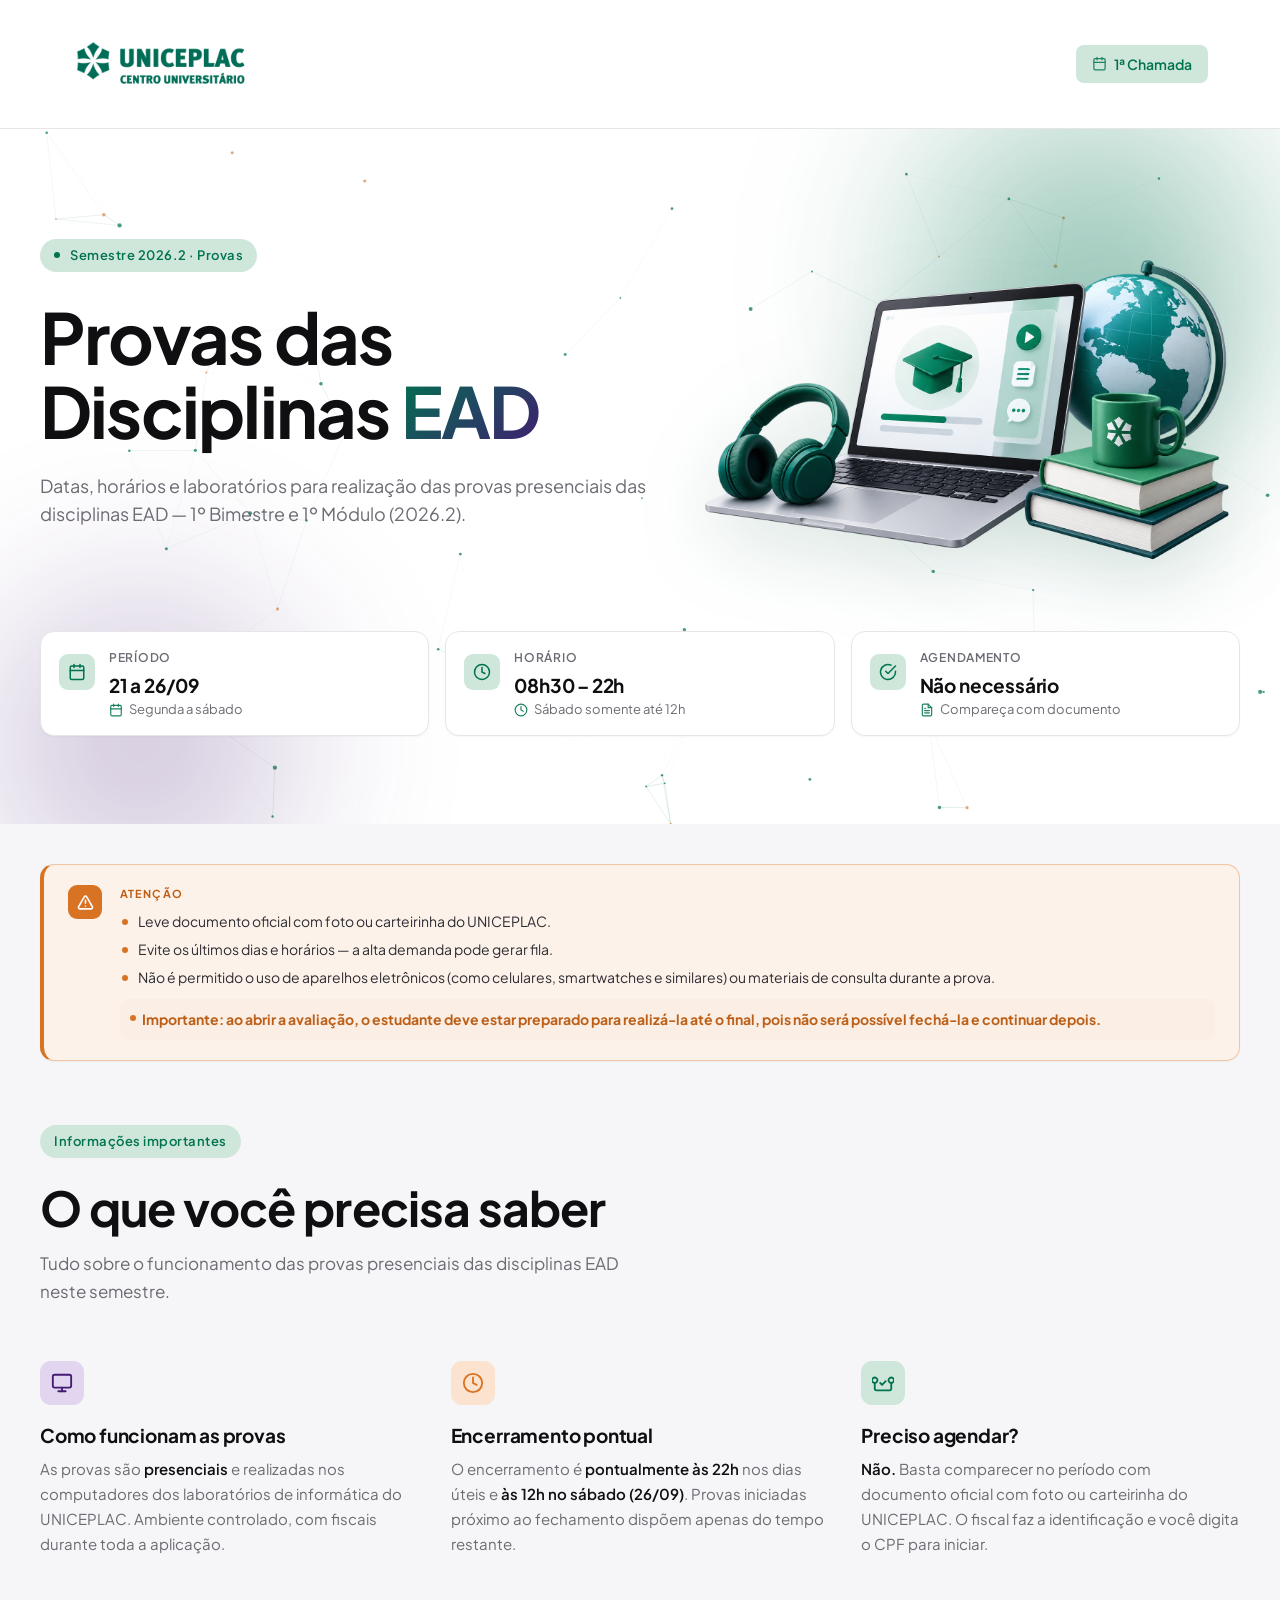
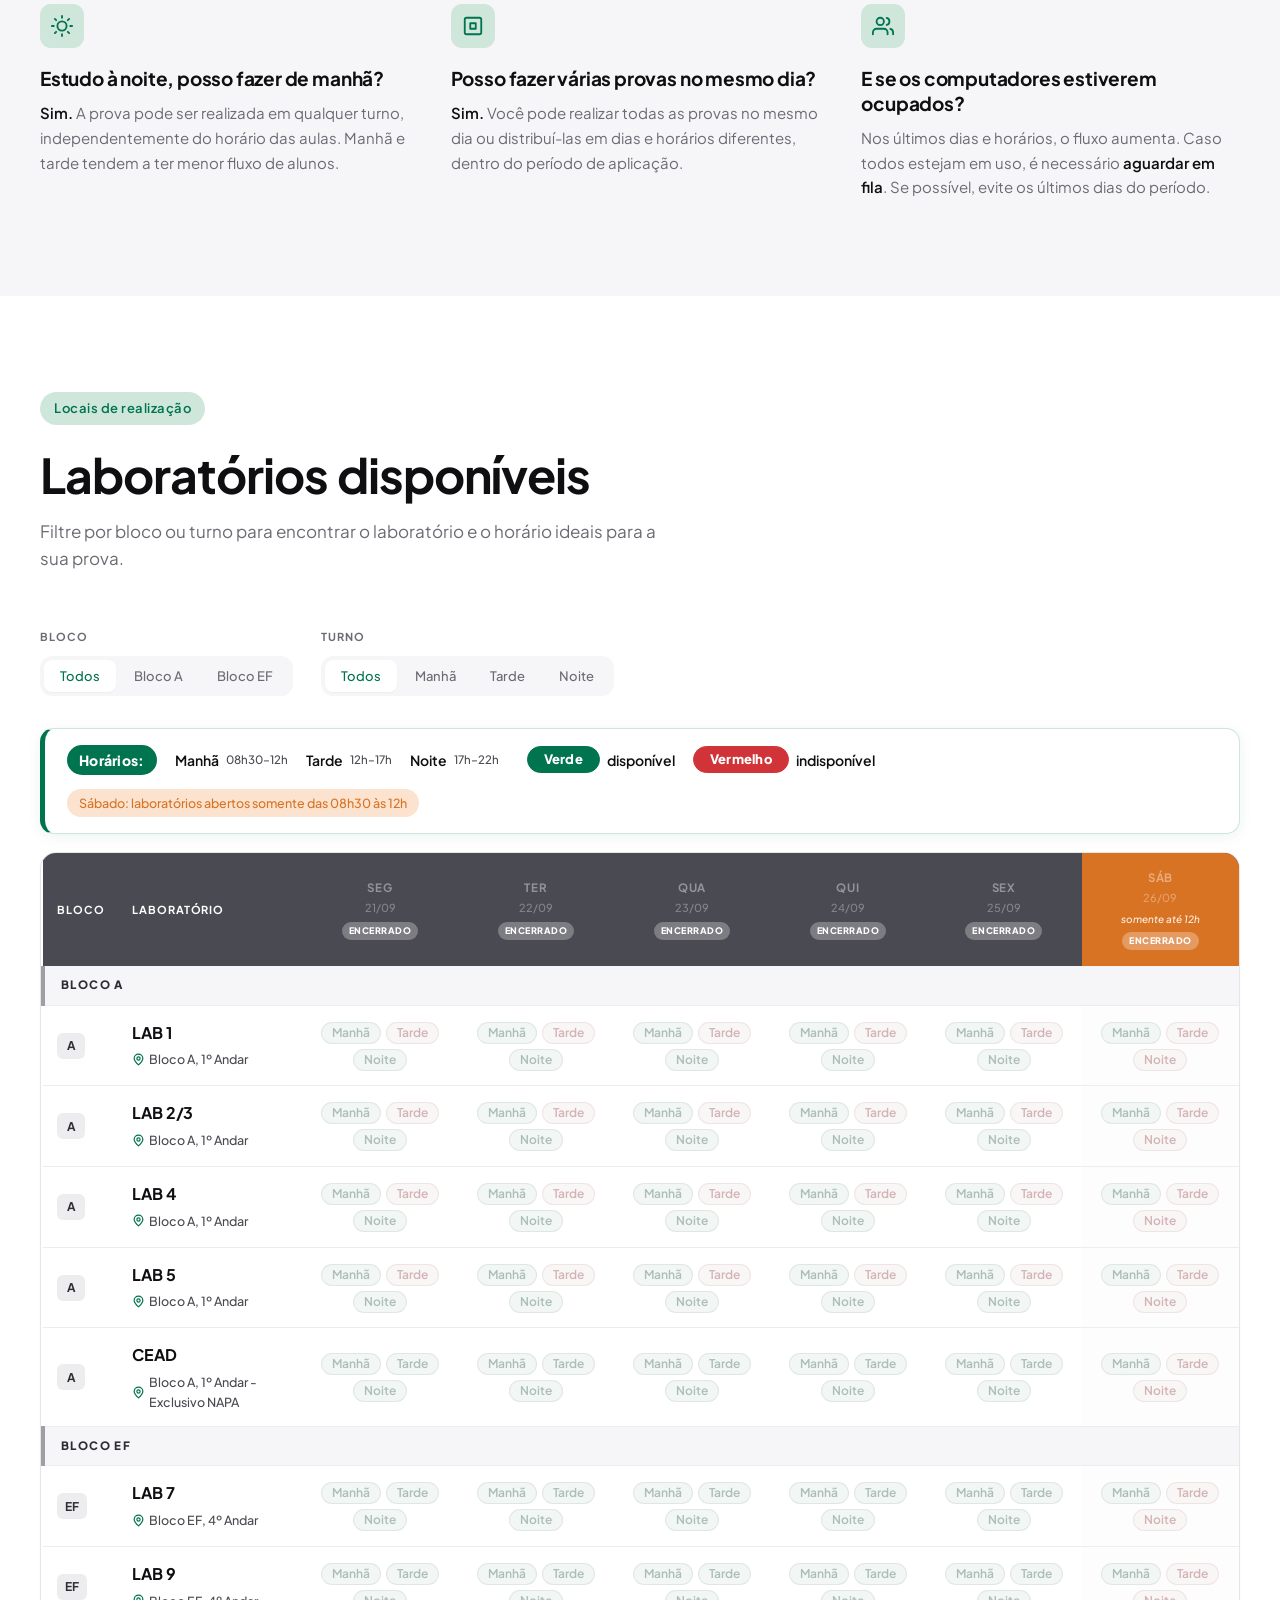
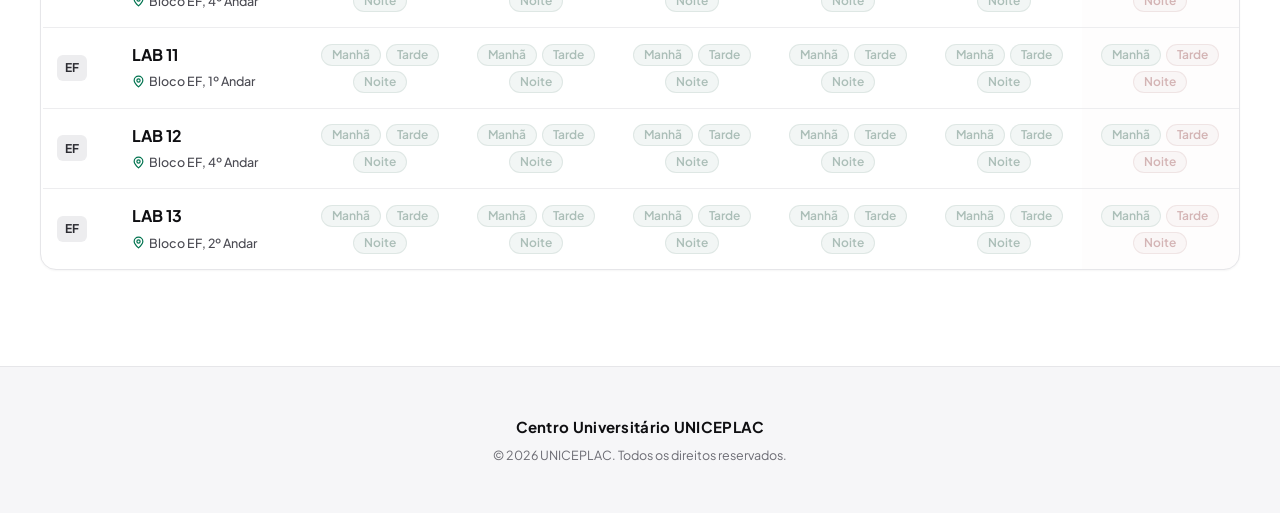
==== commit 0c8127c8: "Add files via upload SUBS" ====
--- a/index.html
+++ b/index.html
@@ -26,6 +26,12 @@
         var raiz = document.documentElement;
         raiz.setAttribute("data-etapa", estado);
         raiz.setAttribute("data-etapas-carregado", "1");
+        /* Marca o estado de cada etapa do menu no <html>, para o CSS
+           esconder/estilizar os links ANTES da pintura (evita o flash). */
+        ["regulares", "segundaChamada", "recuperacao"].forEach(function (nome) {
+          var st = String((ETAPAS.estado[nome] || "ativa")).trim().toLowerCase();
+          raiz.setAttribute("data-etapa-" + nome.toLowerCase(), st);
+        });
       } catch (e) {}
     })();
   </script>
@@ -209,14 +215,14 @@
 
     <div class="legenda legenda--topo">
       <div class="legenda-grupo">
-        <span class="legenda-rotulo">Turnos:</span>
-        <div class="legenda-item"><span class="turno-ic leg-forma" data-turno="Manhã" id="leg-manha"></span> Manhã <span class="legenda-hora">08h30–12h</span></div>
-        <div class="legenda-item"><span class="turno-ic leg-forma" data-turno="Tarde" id="leg-tarde"></span> Tarde <span class="legenda-hora">12h–17h</span></div>
-        <div class="legenda-item"><span class="turno-ic leg-forma" data-turno="Noite" id="leg-noite"></span> Noite <span class="legenda-hora">17h–22h</span></div>
+        <span class="legenda-rotulo">Horários:</span>
+        <div class="legenda-item">Manhã <span class="legenda-hora">08h30–12h</span></div>
+        <div class="legenda-item">Tarde <span class="legenda-hora">12h–17h</span></div>
+        <div class="legenda-item">Noite <span class="legenda-hora">17h–22h</span></div>
       </div>
       <div class="legenda-grupo">
-        <div class="legenda-item"><span class="status-amostra status-amostra--on"></span> Disponível</div>
-        <div class="legenda-item"><span class="status-amostra status-amostra--off"></span> Indisponível</div>
+        <div class="legenda-item"><span class="turno-chip disp">Verde</span> disponível</div>
+        <div class="legenda-item"><span class="turno-chip indisp">Vermelho</span> indisponível</div>
       </div>
       <div class="legenda-sabado">
         Sábado: laboratórios abertos somente das 08h30 às 12h
@@ -230,12 +236,12 @@
           <tr>
             <th scope="col">Bloco</th>
             <th scope="col">Laboratório</th>
-            <th scope="col"><span class="th-dia">Seg</span><span class="th-data">21/09</span></th>
-            <th scope="col"><span class="th-dia">Ter</span><span class="th-data">22/09</span></th>
-            <th scope="col"><span class="th-dia">Qua</span><span class="th-data">23/09</span></th>
-            <th scope="col"><span class="th-dia">Qui</span><span class="th-data">24/09</span></th>
-            <th scope="col"><span class="th-dia">Sex</span><span class="th-data">25/09</span></th>
-            <th scope="col" class="col-sabado">
+            <th scope="col" class="th-dia-col" data-dia-idx="0" data-data="2026-09-21" data-fim="22:00"><span class="th-dia">Seg</span><span class="th-data">21/09</span></th>
+            <th scope="col" class="th-dia-col" data-dia-idx="1" data-data="2026-09-22" data-fim="22:00"><span class="th-dia">Ter</span><span class="th-data">22/09</span></th>
+            <th scope="col" class="th-dia-col" data-dia-idx="2" data-data="2026-09-23" data-fim="22:00"><span class="th-dia">Qua</span><span class="th-data">23/09</span></th>
+            <th scope="col" class="th-dia-col" data-dia-idx="3" data-data="2026-09-24" data-fim="22:00"><span class="th-dia">Qui</span><span class="th-data">24/09</span></th>
+            <th scope="col" class="th-dia-col" data-dia-idx="4" data-data="2026-09-25" data-fim="22:00"><span class="th-dia">Sex</span><span class="th-data">25/09</span></th>
+            <th scope="col" class="col-sabado th-dia-col" data-dia-idx="5" data-data="2026-09-26" data-fim="12:00">
               <span class="th-dia">Sáb</span>
               <span class="th-data">26/09</span>
               <span class="th-nota">somente até 12h</span>
--- a/style.css
+++ b/style.css
@@ -14,6 +14,7 @@
 
   --laranja:      #d97324;   /* mais saturado que o original */
   --laranja-tinta:#bd5f17;
+  --vermelho:     #d13438;   /* indisponível */
   --laranja-suave:#fbe3cf;
 
   --roxo:         #421b71;   /* Pantone Medium Purple U */
@@ -671,8 +672,8 @@
 }
 
 thead tr {
-  background: var(--neutro-05);
-  border-bottom: 1px solid var(--neutro-15);
+  background: var(--neutro-70);
+  border-bottom: none;
 }
 
 thead th {
@@ -683,34 +684,34 @@
   letter-spacing: 0.08em;
   text-transform: uppercase;
   white-space: nowrap;
-  color: var(--neutro-70);
+  color: #fff;
 }
 
 thead th:first-child,
-thead th:nth-child(2),
-thead th:nth-child(3) { text-align: left; }
+thead th:nth-child(2) { text-align: left; }
 
 thead th.col-sabado {
-  background: var(--laranja-suave);
-  color: var(--laranja);
+  background: var(--laranja);
+  color: #fff;
 }
 
 .th-dia { display: block; font-size: 11.5px; }
-.th-data { font-size: 11px; color: var(--neutro-60); display: block; margin-top: 2px; font-weight: 500; text-transform: none; letter-spacing: 0; }
-.th-nota { font-size: 10px; color: var(--laranja); display: block; margin-top: 4px; font-style: italic; letter-spacing: 0; text-transform: none; font-weight: 500; }
+.th-data { font-size: 11px; color: rgba(255,255,255,0.8); display: block; margin-top: 2px; font-weight: 500; text-transform: none; letter-spacing: 0; }
+.th-nota { font-size: 10px; color: rgba(255,255,255,0.9); display: block; margin-top: 4px; font-style: italic; letter-spacing: 0; text-transform: none; font-weight: 500; }
 
 tbody tr { transition: background 0.1s; }
 tbody tr:hover { background: var(--neutro-05); }
 
 tbody tr.bloco-header td {
   background: var(--neutro-05);
-  color: var(--neutro-70);
-  font-weight: 700;
-  font-size: 11px;
+  color: var(--grafite);
+  font-weight: 800;
+  font-size: 11.5px;
   letter-spacing: 0.12em;
   text-transform: uppercase;
   padding: 10px 16px;
-  border-top: 1px solid var(--neutro-15);
+  border-top: none;
+  border-left: 4px solid var(--neutro-40);
 }
 
 tbody td {
@@ -733,8 +734,8 @@
   padding: 0 8px;
   font-weight: 700;
   font-size: 12px;
-  color: var(--tema);
-  background: var(--tema-suave);
+  color: var(--grafite);
+  background: var(--neutro-10);
   border-radius: 6px;
 }
 
@@ -760,30 +761,82 @@
 
 .status-cell { text-align: center; }
 
-/* ── ÍCONES DE TURNO (sol / tarde / lua) por dia ── */
+/* ── ESTADO DOS DIAS (passado / hoje) ── */
+/* Dia que já passou: coluna apagada + selo Encerrado no cabeçalho */
+thead th.dia-passado { position: relative; }
+thead th.dia-passado .th-dia,
+thead th.dia-passado .th-data { opacity: 0.4; }
+.th-selo-passado {
+  display: block;
+  margin-top: 5px;
+  font-size: 9px;
+  font-weight: 800;
+  letter-spacing: 0.06em;
+  text-transform: uppercase;
+  color: #fff;
+  background: rgba(255,255,255,0.28);
+  border-radius: 100px;
+  padding: 2px 7px;
+  width: fit-content;
+  margin-left: auto;
+  margin-right: auto;
+}
+tbody td.status-cell.dia-passado { opacity: 0.4; filter: grayscale(0.5); }
+
+/* Dia de hoje: borda destacada + marcador HOJE no cabeçalho */
+thead th.dia-hoje {
+  position: relative;
+  box-shadow: inset 3px 0 0 var(--verde), inset -3px 0 0 var(--verde);
+}
+.th-selo-hoje {
+  display: block;
+  margin-top: 5px;
+  font-size: 9.5px;
+  font-weight: 800;
+  letter-spacing: 0.08em;
+  color: #fff;
+  background: var(--verde);
+  border-radius: 100px;
+  padding: 2px 9px;
+  width: fit-content;
+  margin-left: auto;
+  margin-right: auto;
+}
+tbody td.status-cell.dia-hoje {
+  box-shadow: inset 3px 0 0 rgba(0,115,79,0.35), inset -3px 0 0 rgba(0,115,79,0.35);
+  background: rgba(0,115,79,0.03);
+}
+
+/* ── CHIPS DE TURNO (padrão de disponibilidade tipo Calendly) ── */
 .turnos-cel {
   display: inline-flex;
   align-items: center;
   justify-content: center;
-  gap: 7px;
-}
-.turno-ic {
+  gap: 5px;
+  flex-wrap: wrap;
+}
+.turno-chip {
   display: inline-flex;
   align-items: center;
   justify-content: center;
-  width: 20px;
-  height: 20px;
-  transition: opacity 0.15s ease, transform 0.12s ease;
-}
-.turno-ic svg { width: 100%; height: 100%; display: block; }
-
-/* Aceso = disponível (todos os turnos em verde; o formato do ícone indica o turno) */
-.turno-ic.on { color: var(--verde); }
-
-/* Apagado = indisponível */
-.turno-ic.off {
-  color: var(--neutro-20);
-  opacity: 0.7;
+  padding: 4px 10px;
+  border-radius: 100px;
+  font-size: 12px;
+  font-weight: 600;
+  line-height: 1;
+  white-space: nowrap;
+  border: 1px solid transparent;
+  transition: opacity 0.15s ease;
+}
+.turno-chip.disp {
+  background: color-mix(in srgb, var(--verde) 14%, #fff);
+  color: #0a6b4a;
+  border-color: color-mix(in srgb, var(--verde) 28%, transparent);
+}
+.turno-chip.indisp {
+  background: color-mix(in srgb, var(--vermelho) 12%, #fff);
+  color: var(--vermelho);
+  border-color: color-mix(in srgb, var(--vermelho) 26%, transparent);
 }
 
 /* Ícones ilustrativos da legenda (mostram só o formato do turno) */
@@ -801,14 +854,63 @@
   box-shadow: 0 0 0 3px rgba(0, 115, 79, 0.12);
 }
 .status-amostra--off {
-  background: transparent;
-  border: 2px solid var(--neutro-20);
+  background: var(--vermelho);
+  box-shadow: 0 0 0 3px rgba(200, 40, 40, 0.12);
 }
 
 /* Realce do filtro de turno: esmaece os turnos não selecionados */
-.turno-ic.turno-oculto { opacity: 0.12; }
-
-tbody tr:hover .turno-ic.on { transform: scale(1.12); }
+.turno-chip.turno-oculto { opacity: 0.22; }
+
+/* Chip agora é um botão clicável (abre o balão) */
+.turno-chip {
+  cursor: pointer;
+  font-family: inherit;
+}
+.turno-chip:hover { filter: brightness(0.97); }
+.turno-chip.chip-ativo {
+  outline: 2px solid var(--grafite);
+  outline-offset: 1px;
+}
+
+/* Balão (popover) com horário + disponibilidade */
+.turno-pop {
+  position: absolute;
+  z-index: 100;
+  background: #fff;
+  border-radius: 12px;
+  padding: 12px 16px;
+  box-shadow: 0 8px 28px rgba(15, 15, 18, 0.18);
+  border: 1px solid var(--neutro-15);
+  display: flex;
+  flex-direction: column;
+  gap: 3px;
+  min-width: 180px;
+  max-width: 240px;
+  pointer-events: none;
+  animation: popIn 0.14s ease;
+}
+@keyframes popIn {
+  from { opacity: 0; transform: translateY(4px); }
+  to { opacity: 1; transform: translateY(0); }
+}
+.turno-pop::after {
+  content: '';
+  position: absolute;
+  bottom: -7px;
+  left: 50%;
+  transform: translateX(-50%) rotate(45deg);
+  width: 12px; height: 12px;
+  background: #fff;
+  border-right: 1px solid var(--neutro-15);
+  border-bottom: 1px solid var(--neutro-15);
+}
+.turno-pop-titulo { font-weight: 700; font-size: 14px; color: var(--tinta); }
+.turno-pop-hora { font-weight: 500; color: var(--neutro-60); font-size: 12.5px; }
+.turno-pop-status { font-size: 13px; font-weight: 700; }
+.turno-pop.disp .turno-pop-status { color: var(--verde); }
+.turno-pop.indisp .turno-pop-status { color: var(--vermelho); }
+.turno-pop.disp { border-top: 3px solid var(--verde); }
+.turno-pop.indisp { border-top: 3px solid var(--vermelho); }
 
 /* Laboratório desativado: linha esmaecida (definido via LABS_DESATIVADOS no script.js) */
 tbody tr.lab-desativado {
@@ -859,10 +961,42 @@
 .legenda--topo {
   margin-top: 0;
   margin-bottom: 18px;
-  padding: 14px 18px;
-  background: var(--neutro-05);
-  border: 1px solid var(--neutro-15);
-  border-radius: 12px;
+  padding: 16px 22px;
+  background: var(--branco);
+  border: 1.5px solid var(--verde-suave);
+  border-left: 5px solid var(--verde);
+  border-radius: 14px;
+  box-shadow: 0 3px 14px rgba(0, 115, 79, 0.08);
+  font-size: 14px;
+  font-weight: 500;
+  color: var(--tinta);
+}
+.legenda--topo .legenda-rotulo {
+  color: #fff;
+  font-weight: 800;
+  background: var(--verde);
+  padding: 4px 12px;
+  border-radius: 100px;
+  letter-spacing: 0.02em;
+}
+.legenda--topo .legenda-hora { color: var(--neutro-70); font-weight: 500; }
+.legenda--topo .legenda-item { font-weight: 600; }
+/* Chips de amostra maiores e mais vivos na legenda */
+.legenda--topo .turno-chip {
+  padding: 6px 16px;
+  font-size: 13px;
+  font-weight: 800;
+  letter-spacing: 0.02em;
+}
+.legenda--topo .turno-chip.disp {
+  background: var(--verde);
+  color: #fff;
+  border-color: var(--verde);
+}
+.legenda--topo .turno-chip.indisp {
+  background: var(--vermelho);
+  color: #fff;
+  border-color: var(--vermelho);
 }
 
 .legenda-grupo {
@@ -1565,6 +1699,20 @@
   color: #9e9ea4;
 }
 
+/* Menu: esconde links de etapas OCULTAS desde o 1º frame (evita o flash
+   ao atualizar/clicar). Cada atributo reflete o estado no config-etapas.js. */
+html[data-etapa-regulares="oculta"] nav a[href$="index.html"],
+html[data-etapa-segundachamada="oculta"] nav a[href$="segunda-chamada.html"],
+html[data-etapa-recuperacao="oculta"] nav a[href$="provas-finais.html"] {
+  display: none;
+}
+/* Idem para "em-breve", se algum dia for usado no menu */
+html[data-etapa-regulares="em-breve"] nav a[href$="index.html"],
+html[data-etapa-segundachamada="em-breve"] nav a[href$="segunda-chamada.html"],
+html[data-etapa-recuperacao="em-breve"] nav a[href$="provas-finais.html"] {
+  display: none;
+}
+
 /* Oculta / Em breve: esconde o conteúdo desde o 1º frame, evitando
    que o hero colorido pisque antes de a tela de bloqueio aparecer. */
 html[data-etapa="oculta"] .hero,
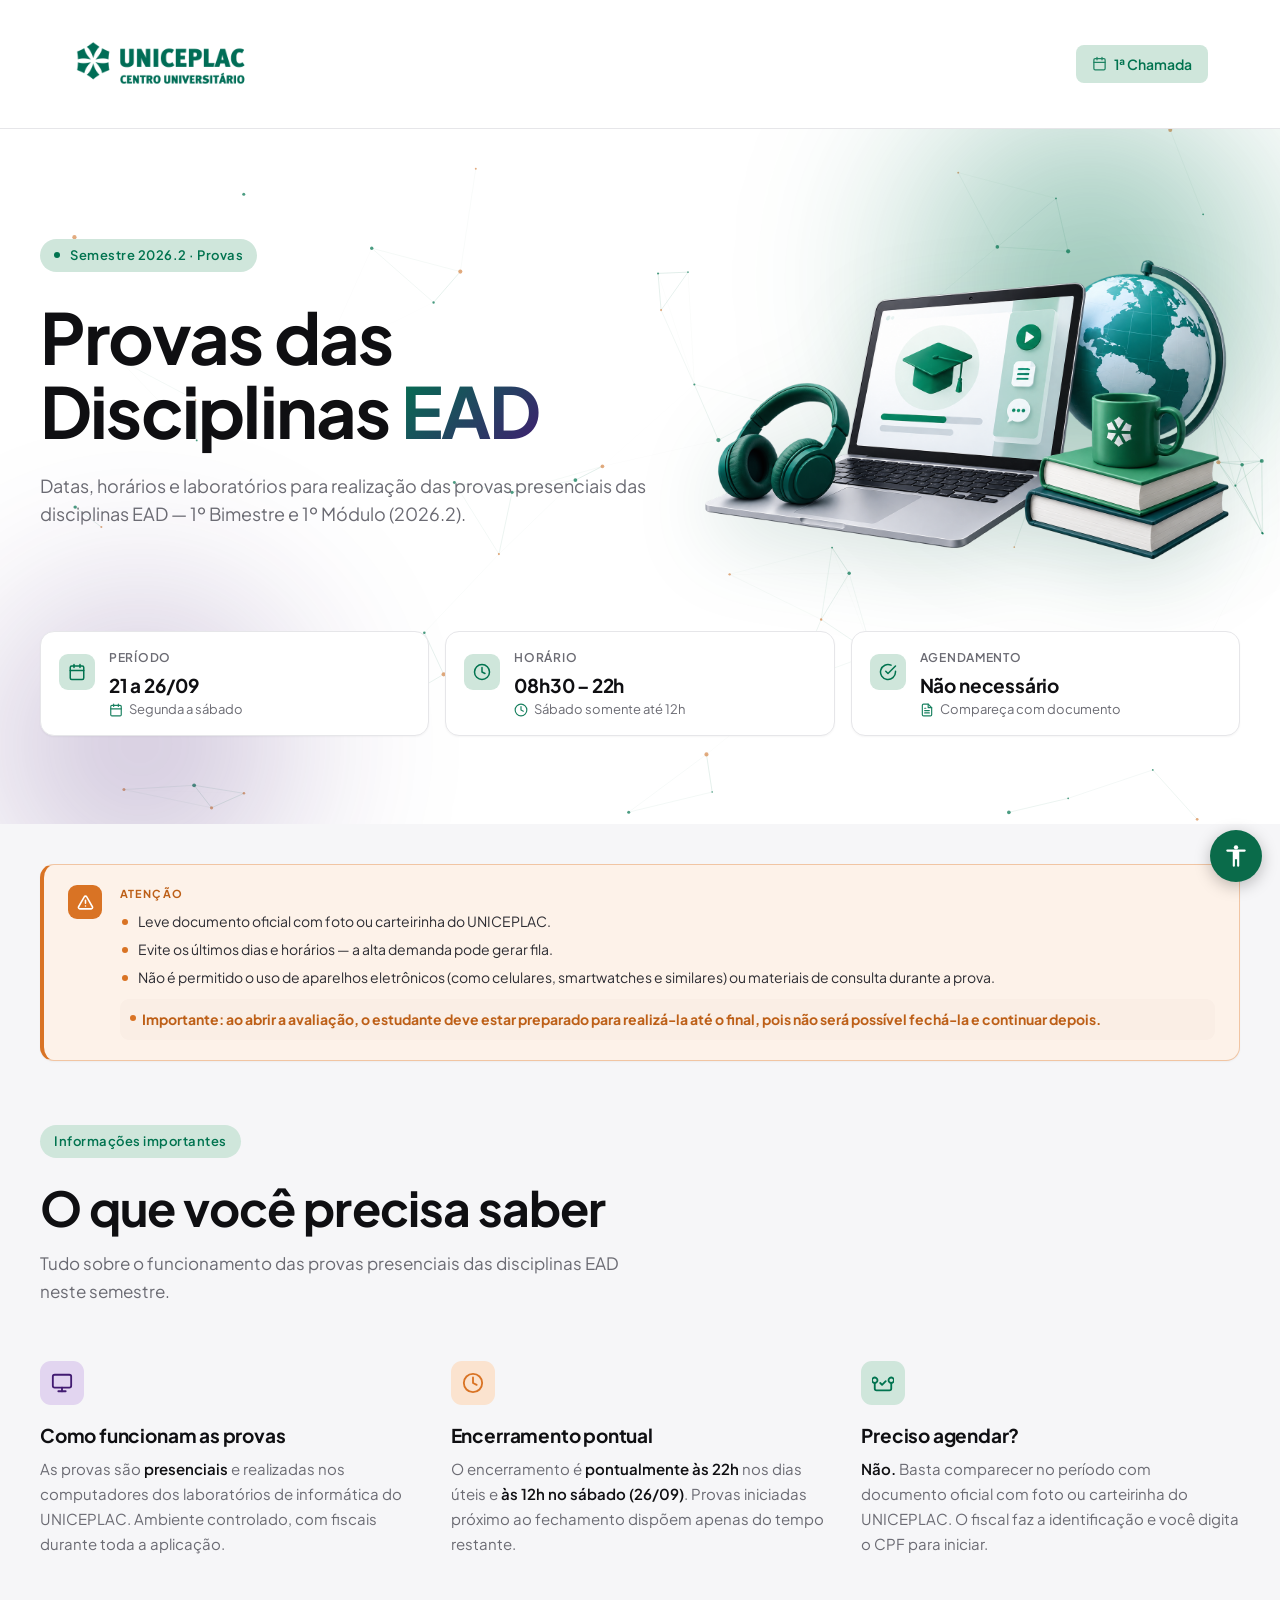
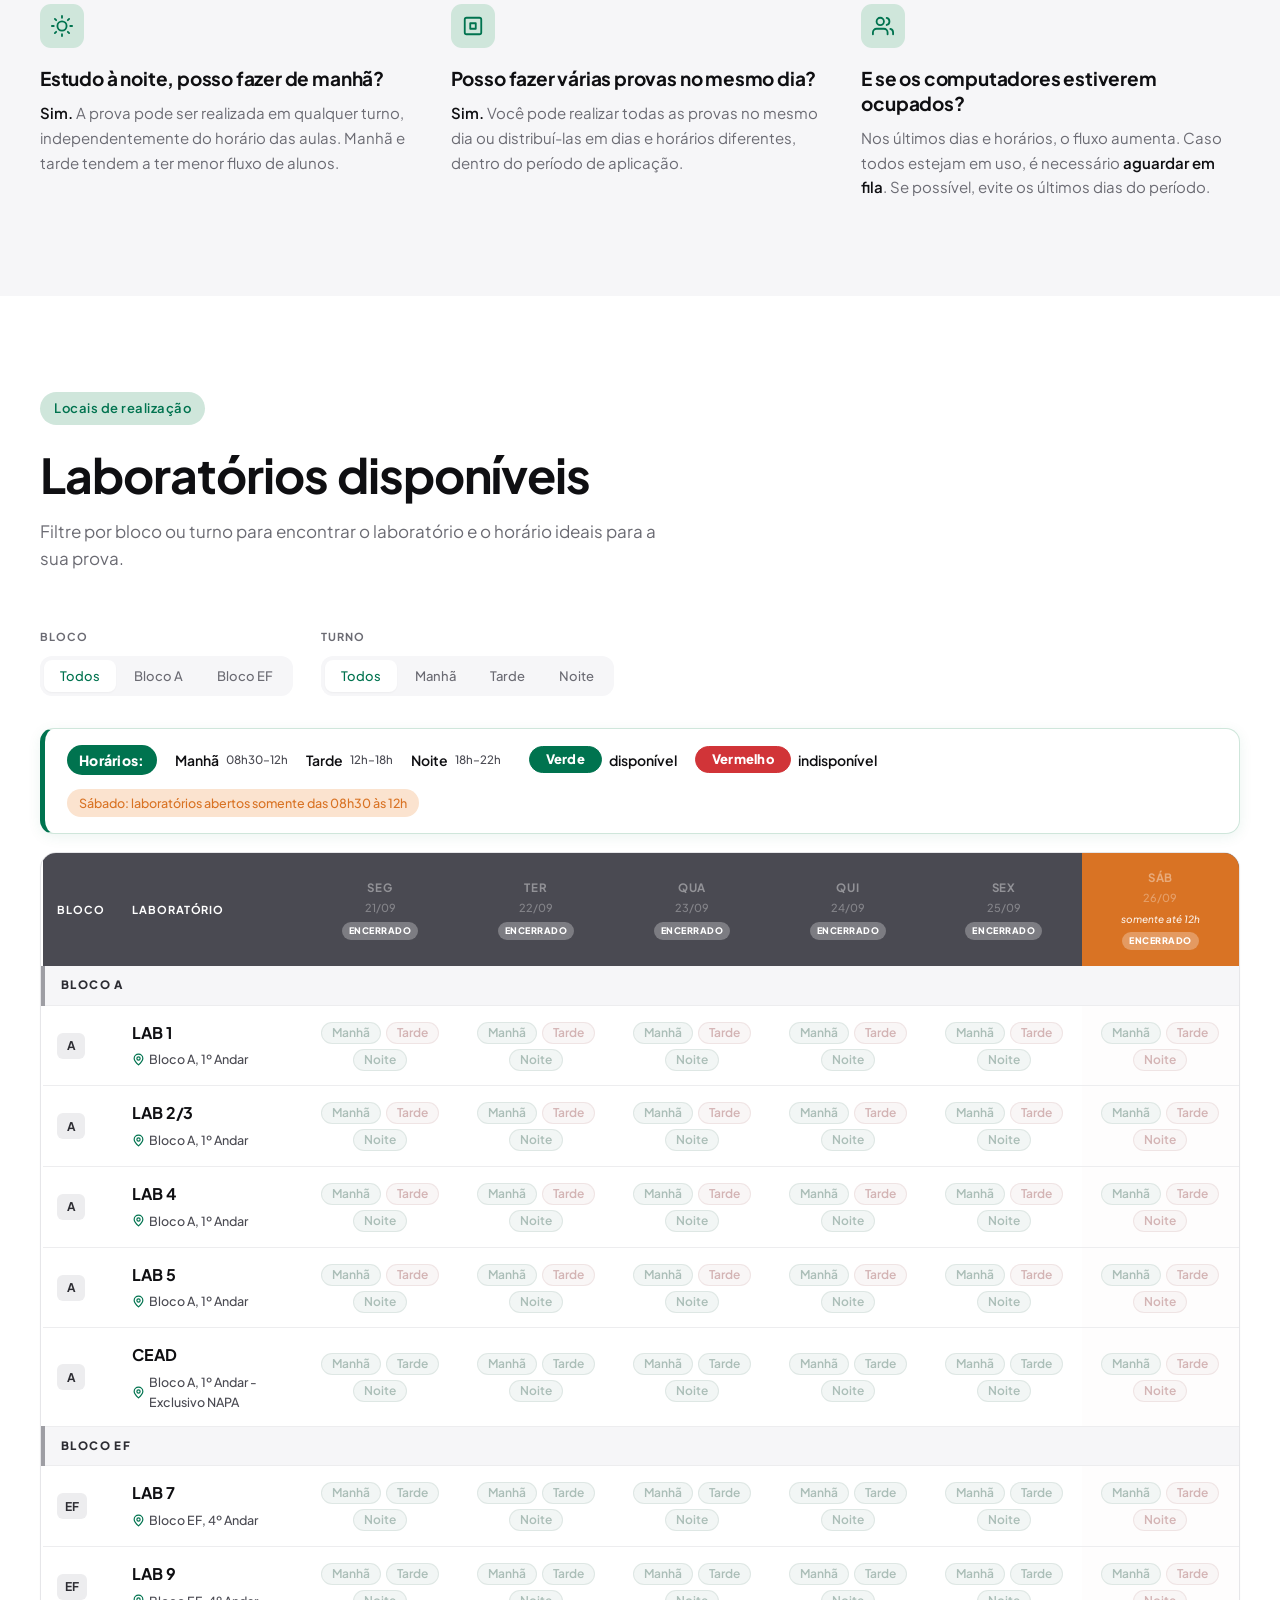
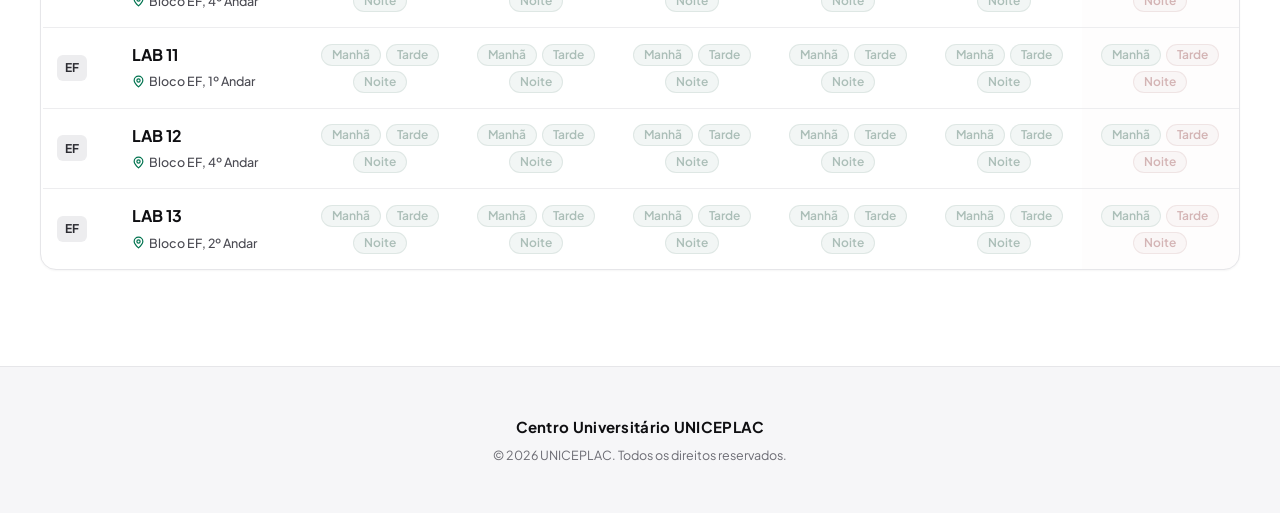
==== commit 026edc2f: "Add files via upload v2x" ====
--- a/index.html
+++ b/index.html
@@ -36,6 +36,7 @@
     })();
   </script>
   <link rel="stylesheet" href="style.css">
+  <link rel="stylesheet" href="acessibilidade.css">
 </head>
 <body>
 
@@ -217,8 +218,8 @@
       <div class="legenda-grupo">
         <span class="legenda-rotulo">Horários:</span>
         <div class="legenda-item">Manhã <span class="legenda-hora">08h30–12h</span></div>
-        <div class="legenda-item">Tarde <span class="legenda-hora">12h–17h</span></div>
-        <div class="legenda-item">Noite <span class="legenda-hora">17h–22h</span></div>
+        <div class="legenda-item">Tarde <span class="legenda-hora">12h–18h</span></div>
+        <div class="legenda-item">Noite <span class="legenda-hora">18h–22h</span></div>
       </div>
       <div class="legenda-grupo">
         <div class="legenda-item"><span class="turno-chip disp">Verde</span> disponível</div>
@@ -267,5 +268,20 @@
 <script src="etapas.js"></script>
 <script src="config-aviso.js"></script>
 <script src="aviso.js"></script>
+
+<!-- ── ACESSIBILIDADE ── -->
+<!-- VLibras (tradução para Libras — ferramenta oficial do Governo Federal) -->
+<div vw class="enabled">
+  <div vw-access-button class="active"></div>
+  <div vw-plugin-wrapper>
+    <div class="vw-plugin-top-wrapper"></div>
+  </div>
+</div>
+<script src="https://vlibras.gov.br/app/vlibras-plugin.js"></script>
+<script>
+  new window.VLibras.Widget('https://vlibras.gov.br/app');
+</script>
+<!-- Widget de acessibilidade próprio (fonte, contraste, links) -->
+<script src="acessibilidade.js"></script>
 </body>
 </html>
--- a/acessibilidade.css
+++ b/acessibilidade.css
@@ -0,0 +1,197 @@
+/* ═══════════════════════════════════════════════════════════════
+   WIDGET DE ACESSIBILIDADE (gratuito, próprio)
+   Botão flutuante + painel com: fonte, alto contraste, destaque de links
+   ═══════════════════════════════════════════════════════════════ */
+
+/* Botão flutuante */
+.a11y-btn {
+  position: fixed;
+  right: 18px;
+  bottom: 18px;
+  z-index: 9998;
+  width: 52px;
+  height: 52px;
+  border-radius: 50%;
+  border: none;
+  background: #0a6b4a;
+  color: #fff;
+  cursor: pointer;
+  box-shadow: 0 4px 16px rgba(0, 0, 0, 0.25);
+  display: flex;
+  align-items: center;
+  justify-content: center;
+  transition: transform 0.15s ease, background 0.15s ease;
+}
+.a11y-btn:hover { transform: scale(1.06); background: #085a3e; }
+.a11y-btn:focus-visible { outline: 3px solid #ffcc00; outline-offset: 2px; }
+.a11y-btn svg { width: 26px; height: 26px; }
+
+/* Painel */
+.a11y-painel {
+  position: fixed;
+  right: 18px;
+  bottom: 80px;
+  z-index: 9999;
+  width: 270px;
+  max-width: calc(100vw - 36px);
+  background: #fff;
+  border-radius: 14px;
+  box-shadow: 0 8px 32px rgba(0, 0, 0, 0.22);
+  border: 1px solid #e0e0e5;
+  padding: 16px;
+  display: none;
+  font-family: system-ui, -apple-system, "Segoe UI", Roboto, sans-serif;
+  color: #1a1a1a;
+}
+.a11y-painel.aberto { display: block; }
+.a11y-painel h2 {
+  font-size: 14px;
+  font-weight: 800;
+  margin: 0 0 12px;
+  color: #0a6b4a;
+  letter-spacing: 0.02em;
+  text-transform: uppercase;
+}
+.a11y-grupo { margin-bottom: 14px; }
+.a11y-grupo:last-child { margin-bottom: 0; }
+.a11y-label {
+  font-size: 12px;
+  font-weight: 700;
+  color: #555;
+  margin-bottom: 6px;
+  display: block;
+}
+.a11y-linha { display: flex; gap: 8px; }
+.a11y-opt {
+  flex: 1;
+  padding: 9px 6px;
+  border: 1.5px solid #d0d0d5;
+  border-radius: 9px;
+  background: #f7f7f9;
+  color: #1a1a1a;
+  font-size: 13px;
+  font-weight: 700;
+  font-family: inherit;
+  cursor: pointer;
+  transition: all 0.12s ease;
+}
+.a11y-opt:hover { border-color: #0a6b4a; }
+.a11y-opt.ativo { background: #0a6b4a; color: #fff; border-color: #0a6b4a; }
+.a11y-opt:focus-visible { outline: 3px solid #ffcc00; outline-offset: 1px; }
+.a11y-reset {
+  width: 100%;
+  margin-top: 4px;
+  padding: 9px;
+  border: none;
+  border-radius: 9px;
+  background: #ececef;
+  color: #444;
+  font-size: 12.5px;
+  font-weight: 700;
+  font-family: inherit;
+  cursor: pointer;
+}
+.a11y-reset:hover { background: #e0e0e4; }
+
+/* Dica explicando o leitor de seleção */
+.a11y-dica {
+  display: flex;
+  gap: 8px;
+  align-items: flex-start;
+  background: #eaf5f0;
+  border: 1px solid #cbe6da;
+  border-radius: 9px;
+  padding: 10px 12px;
+  margin-bottom: 12px;
+  font-size: 12px;
+  line-height: 1.45;
+  color: #235c48;
+}
+.a11y-dica svg { width: 16px; height: 16px; flex-shrink: 0; margin-top: 1px; color: #0a6b4a; }
+.a11y-dica strong { color: #0a6b4a; }
+.a11y-dica em { font-style: normal; font-weight: 700; }
+
+/* ── MODOS APLICADOS AO SITE ── */
+
+/* Escala de fonte via zoom (funciona mesmo com o site em px fixo) */
+html.a11y-fonte-1 body { zoom: 1.12; }
+html.a11y-fonte-2 body { zoom: 1.25; }
+html.a11y-fonte-3 body { zoom: 1.38; }
+/* Fallback para navegadores sem 'zoom' (Firefox): usa transform */
+@supports not (zoom: 1) {
+  html.a11y-fonte-1 body { transform: scale(1.12); transform-origin: top center; }
+  html.a11y-fonte-2 body { transform: scale(1.25); transform-origin: top center; }
+  html.a11y-fonte-3 body { transform: scale(1.38); transform-origin: top center; }
+}
+
+/* Alto contraste: fundo escuro, texto claro, realces amarelos */
+html.a11y-contraste,
+html.a11y-contraste body {
+  background: #000 !important;
+  color: #fff !important;
+}
+html.a11y-contraste *:not(.a11y-btn):not(.a11y-btn *):not(.a11y-painel):not(.a11y-painel *):not([class^="vw"]):not([class*=" vw"]) {
+  background-color: #000 !important;
+  color: #fff !important;
+  border-color: #fff !important;
+  box-shadow: none !important;
+}
+html.a11y-contraste img { filter: grayscale(0.2) contrast(1.1); }
+html.a11y-contraste a,
+html.a11y-contraste a * { color: #ffe600 !important; }
+html.a11y-contraste .turno-chip.disp { outline: 2px solid #00ff9d; }
+html.a11y-contraste .turno-chip.indisp { outline: 2px solid #ff6b6b; }
+
+/* Destaque de links: sublinha e realça todos os links */
+html.a11y-links a {
+  text-decoration: underline !important;
+  text-underline-offset: 3px !important;
+  font-weight: 700 !important;
+  outline: 1px dashed currentColor;
+  outline-offset: 2px;
+}
+
+/* Foco de teclado sempre visível quando o widget está em uso */
+html.a11y-fonte-1 :focus-visible,
+html.a11y-fonte-2 :focus-visible,
+html.a11y-fonte-3 :focus-visible,
+html.a11y-contraste :focus-visible,
+html.a11y-links :focus-visible {
+  outline: 3px solid #ffcc00 !important;
+  outline-offset: 2px !important;
+}
+
+@media (max-width: 480px) {
+  .a11y-btn { width: 46px; height: 46px; right: 12px; bottom: 12px; }
+  .a11y-painel { right: 12px; bottom: 66px; }
+}
+
+/* Botão "Ouvir" que aparece ao selecionar texto */
+.a11y-ler-btn {
+  position: absolute;
+  z-index: 9999;
+  display: inline-flex;
+  align-items: center;
+  gap: 6px;
+  padding: 7px 12px;
+  border: none;
+  border-radius: 100px;
+  background: #0a6b4a;
+  color: #fff;
+  font-family: system-ui, -apple-system, "Segoe UI", Roboto, sans-serif;
+  font-size: 13px;
+  font-weight: 700;
+  cursor: pointer;
+  box-shadow: 0 4px 14px rgba(0, 0, 0, 0.3);
+  white-space: nowrap;
+  animation: a11yLerIn 0.12s ease;
+}
+.a11y-ler-btn:hover { background: #085a3e; }
+.a11y-ler-btn.lendo { background: #b3261e; }
+.a11y-ler-btn.lendo:hover { background: #8f1e17; }
+.a11y-ler-btn svg { width: 16px; height: 16px; }
+.a11y-ler-btn:focus-visible { outline: 3px solid #ffcc00; outline-offset: 2px; }
+@keyframes a11yLerIn {
+  from { opacity: 0; transform: translateY(4px); }
+  to { opacity: 1; transform: translateY(0); }
+}
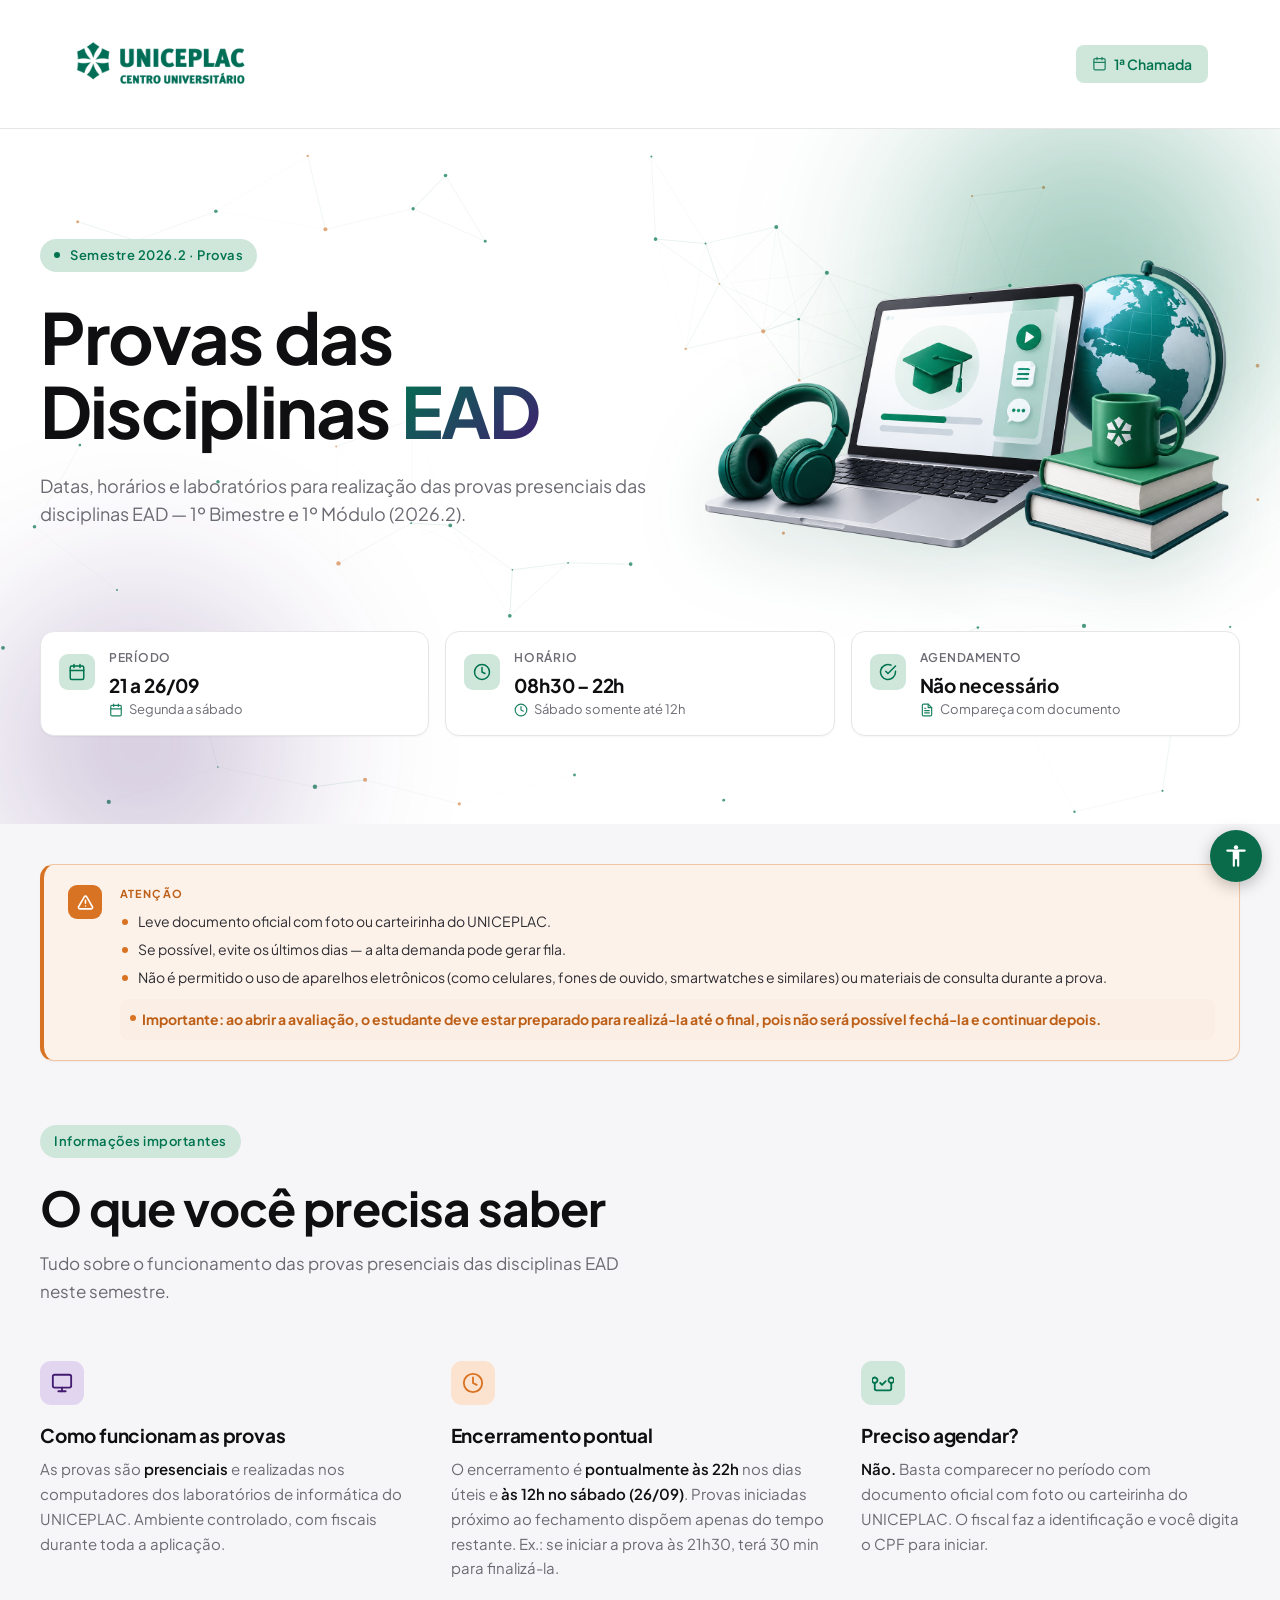
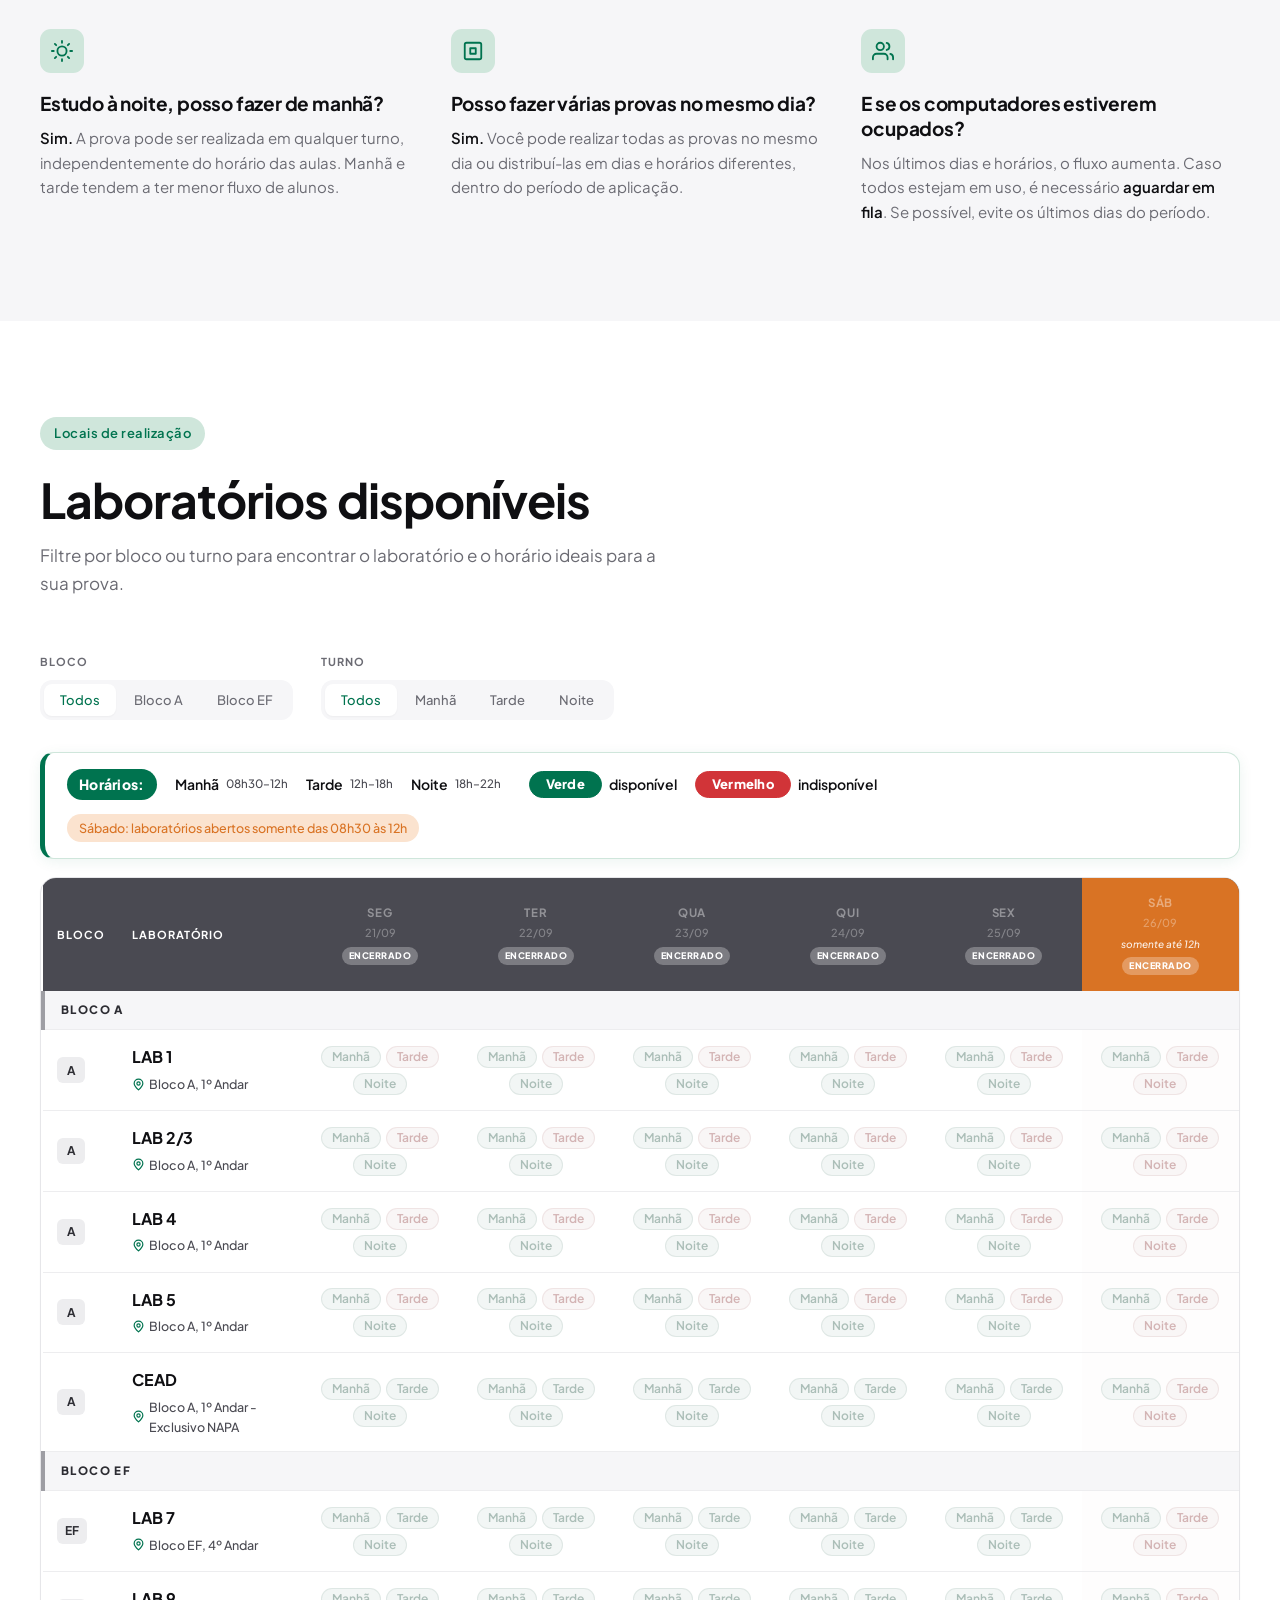
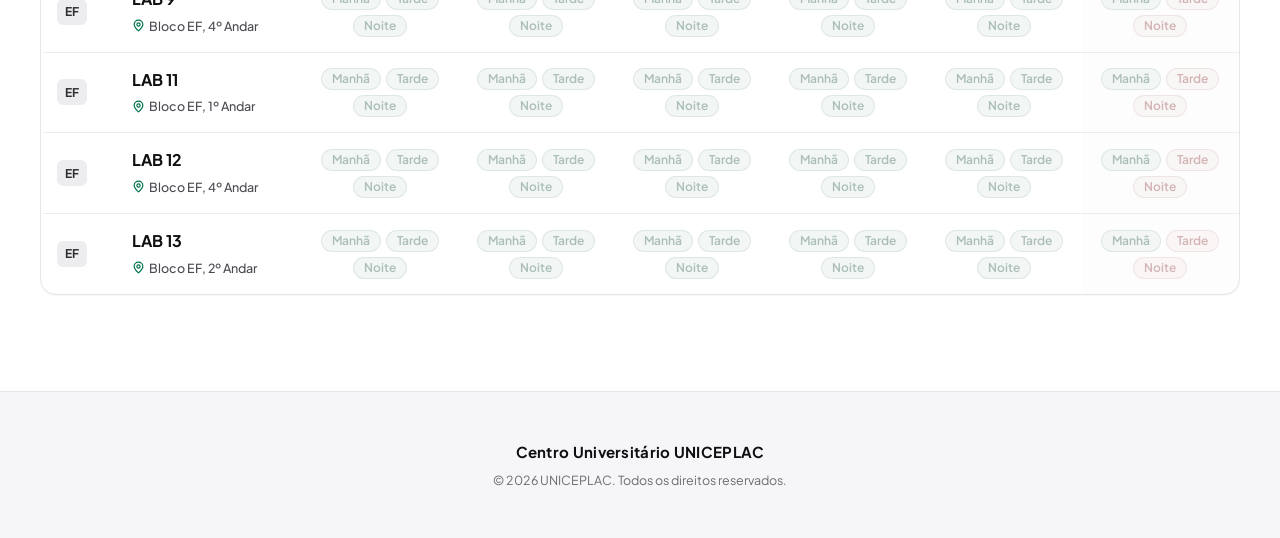
==== commit 3c65e9d4: "Update index.html" ====
--- a/index.html
+++ b/index.html
@@ -112,8 +112,8 @@
       <div class="alerta-label">Atenção</div>
       <ul class="alerta-items">
         <li>Leve documento oficial com foto ou carteirinha do UNICEPLAC.</li>
-        <li>Evite os últimos dias e horários — a alta demanda pode gerar fila.</li>
-        <li>Não é permitido o uso de aparelhos eletrônicos (como celulares, smartwatches e similares) ou materiais de consulta durante a prova.</li>
+        <li>Se possível, evite os últimos dias — a alta demanda pode gerar fila.</li>
+        <li>Não é permitido o uso de aparelhos eletrônicos (como celulares, fones de ouvido, smartwatches e similares) ou materiais de consulta durante a prova.</li>
         <li class="alerta-importante"><strong>Importante: ao abrir a avaliação, o estudante deve estar preparado para realizá-la até o final, pois não será possível fechá-la e continuar depois.</strong></li>
       </ul>
     </div>
@@ -142,7 +142,7 @@
           <svg xmlns="http://www.w3.org/2000/svg" viewBox="0 0 24 24" fill="none" stroke="currentColor" stroke-width="2" stroke-linecap="round" stroke-linejoin="round"><circle cx="12" cy="12" r="10"/><polyline points="12 6 12 12 16 14"/></svg>
         </div>
         <div class="faq-titulo">Encerramento pontual</div>
-        <div class="faq-texto">O encerramento é <strong>pontualmente às 22h</strong> nos dias úteis e <strong>às 12h no sábado (26/09)</strong>. Provas iniciadas próximo ao fechamento dispõem apenas do tempo restante.</div>
+        <div class="faq-texto">O encerramento é <strong>pontualmente às 22h</strong> nos dias úteis e <strong>às 12h no sábado (26/09)</strong>. Provas iniciadas próximo ao fechamento dispõem apenas do tempo restante. Ex.: se iniciar a prova às 21h30, terá 30 min para finalizá-la.</div>
       </div>
 
       <div class="faq-bloco">
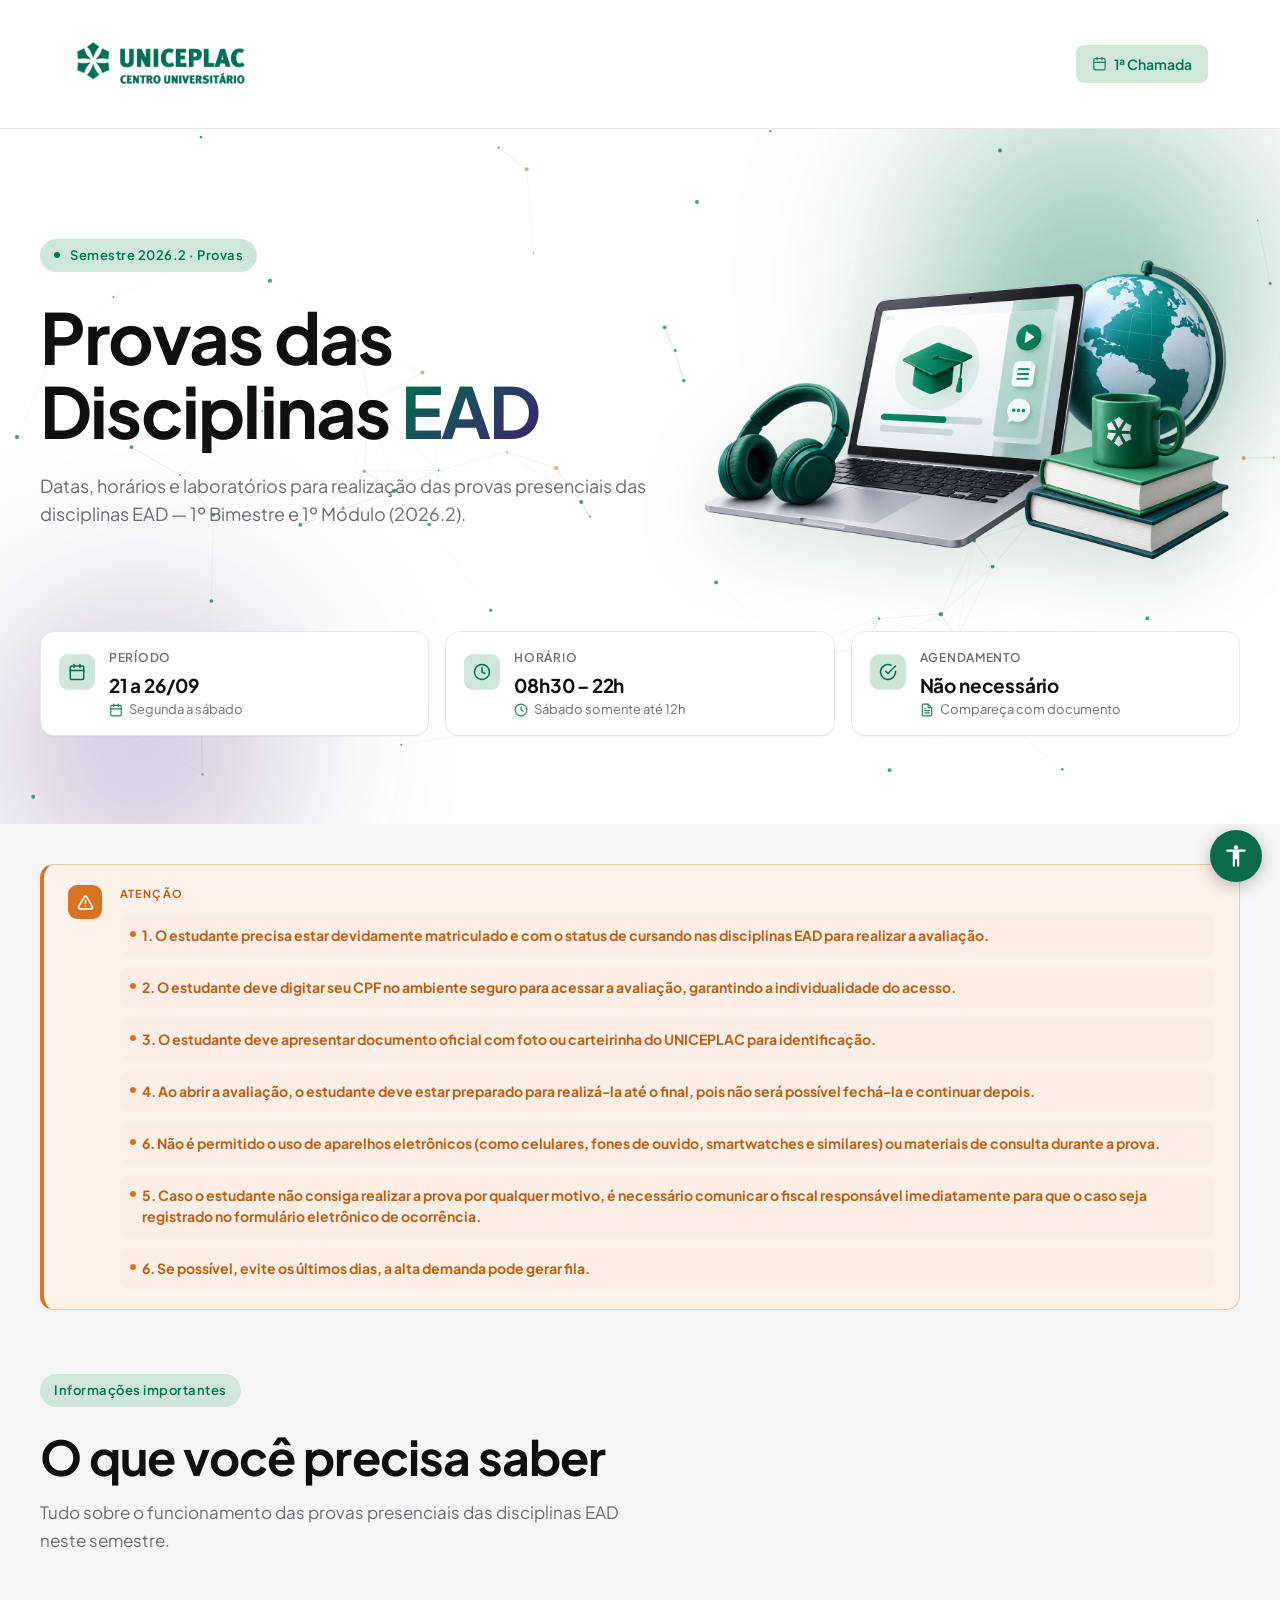
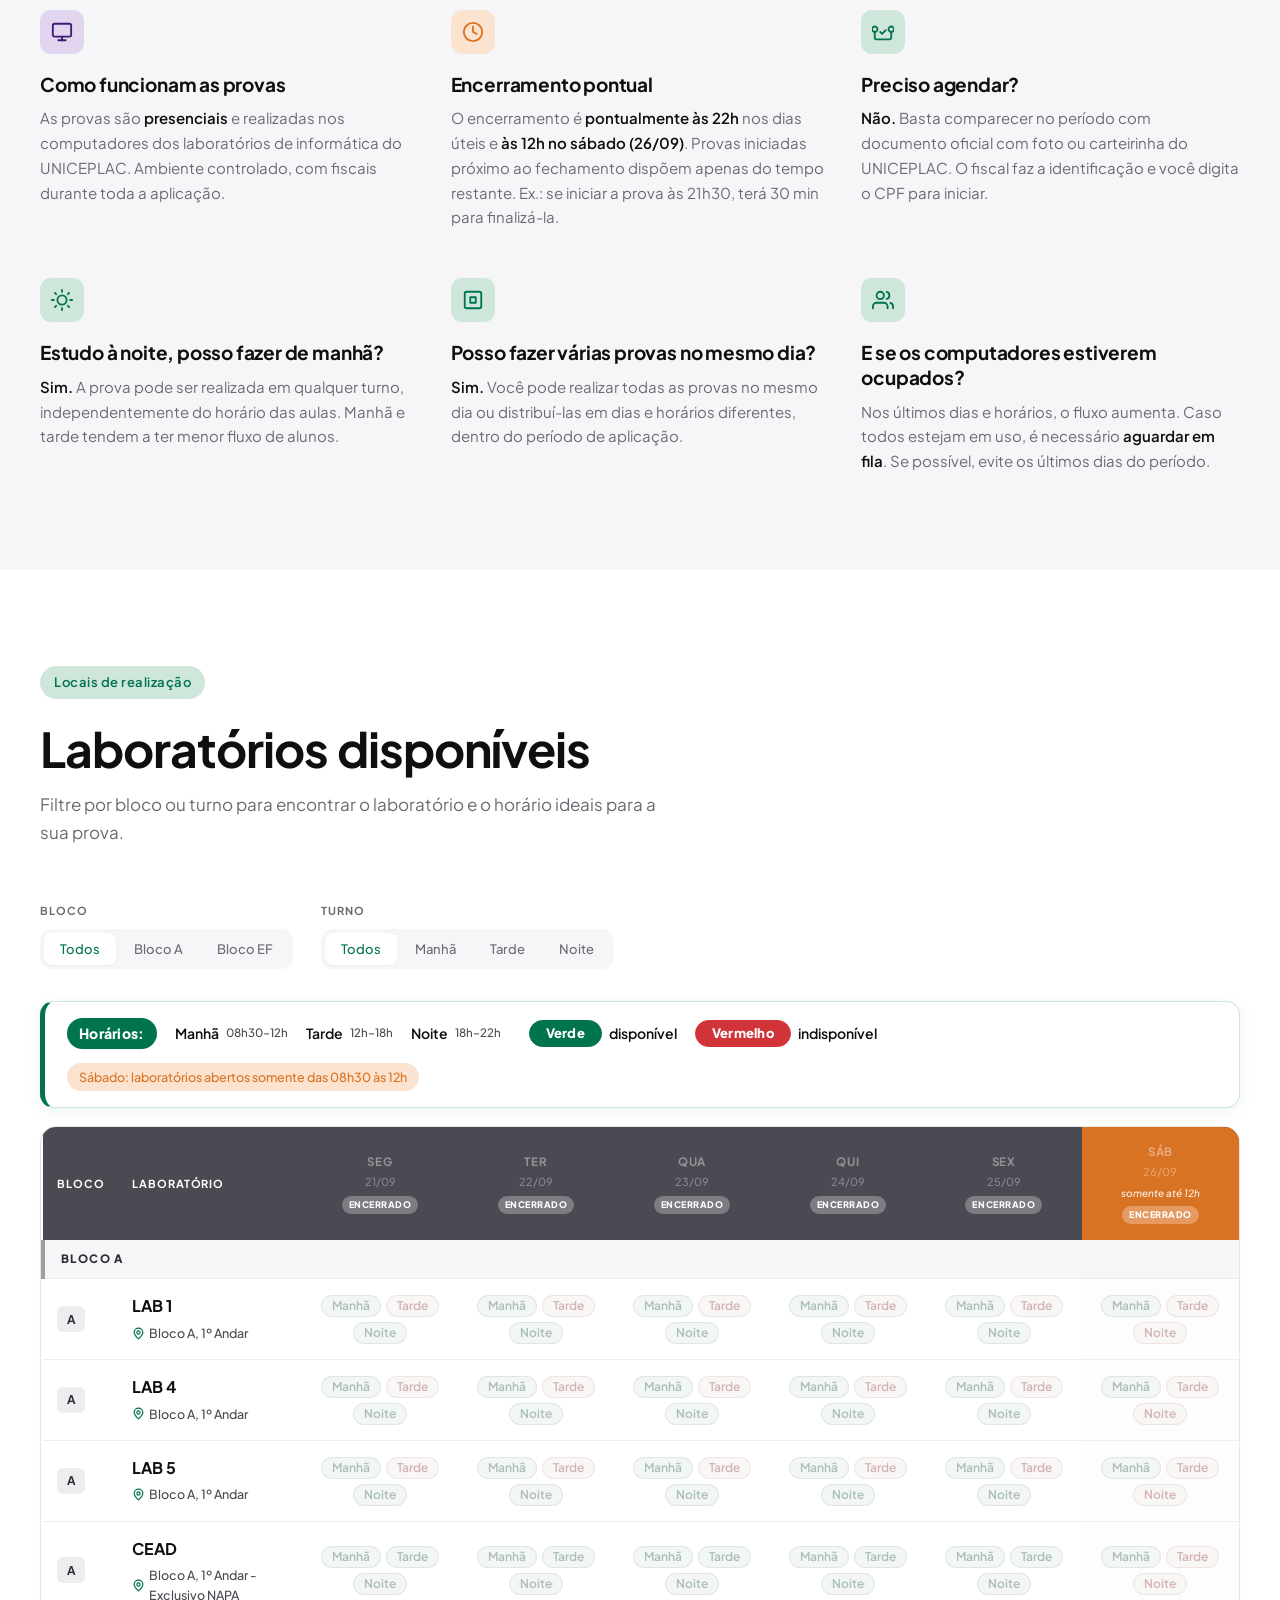
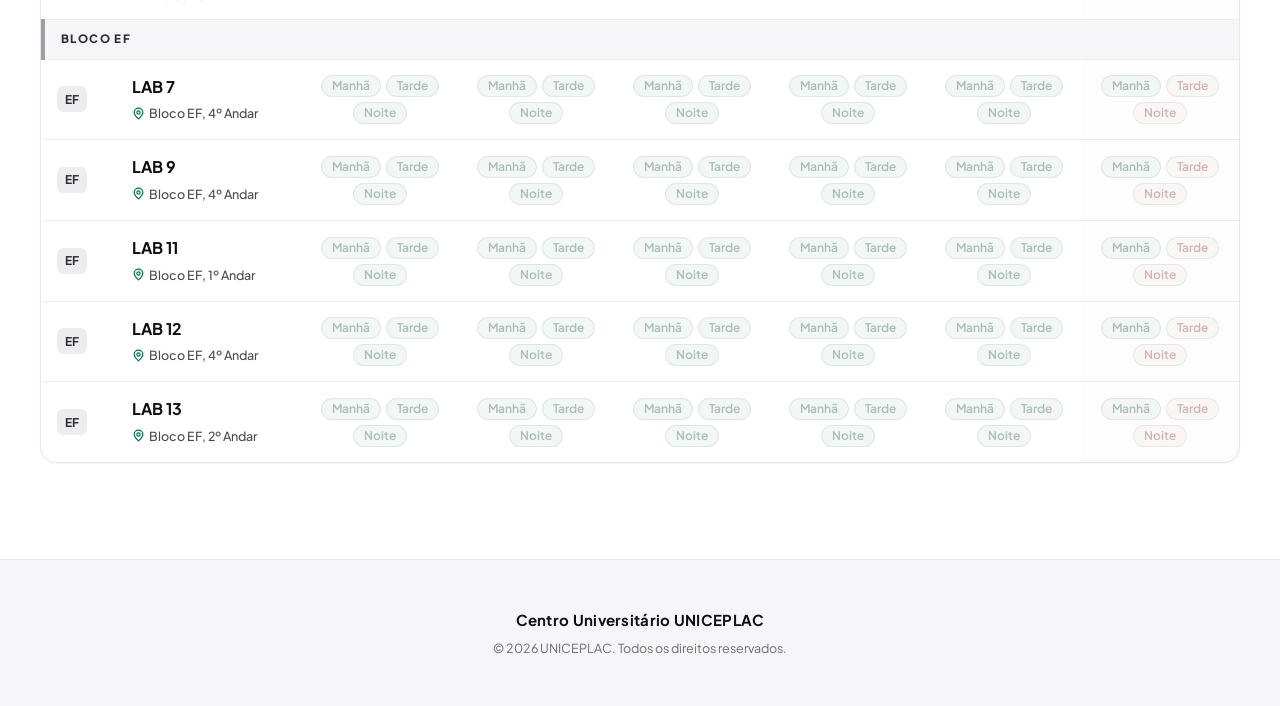
==== commit 6a3779a4: "Update alert items in index.html ." ====
--- a/index.html
+++ b/index.html
@@ -111,10 +111,13 @@
     <div class="alerta-conteudo">
       <div class="alerta-label">Atenção</div>
       <ul class="alerta-items">
-        <li>Leve documento oficial com foto ou carteirinha do UNICEPLAC.</li>
-        <li>Se possível, evite os últimos dias — a alta demanda pode gerar fila.</li>
-        <li>Não é permitido o uso de aparelhos eletrônicos (como celulares, fones de ouvido, smartwatches e similares) ou materiais de consulta durante a prova.</li>
-        <li class="alerta-importante"><strong>Importante: ao abrir a avaliação, o estudante deve estar preparado para realizá-la até o final, pois não será possível fechá-la e continuar depois.</strong></li>
+        <li class="alerta-importante"><strong>1. O estudante precisa estar devidamente matriculado e com o status de cursando nas disciplinas EAD para realizar a avaliação.</strong></li>
+        <li class="alerta-importante"><strong>2. O estudante deve digitar seu CPF no ambiente seguro para acessar a avaliação, garantindo a individualidade do acesso.</strong></li>
+        <li class="alerta-importante"><strong>3. O estudante deve apresentar documento oficial com foto ou carteirinha do UNICEPLAC para identificação.</strong></li>
+        <li class="alerta-importante"><strong>4. Ao abrir a avaliação, o estudante deve estar preparado para realizá-la até o final, pois não será possível fechá-la e continuar depois.</strong></li>
+        <li class="alerta-importante"><strong>6. Não é permitido o uso de aparelhos eletrônicos (como celulares, fones de ouvido, smartwatches e similares) ou materiais de consulta durante a prova.</strong></li>
+        <li class="alerta-importante"><strong>5. Caso o estudante não consiga realizar a prova por qualquer motivo, é necessário comunicar o fiscal responsável imediatamente para que o caso seja registrado no formulário eletrônico de ocorrência.</strong></li>
+        <li class="alerta-importante"><strong>6. Se possível, evite os últimos dias, a alta demanda pode gerar fila.</strong></li>
       </ul>
     </div>
   </div>
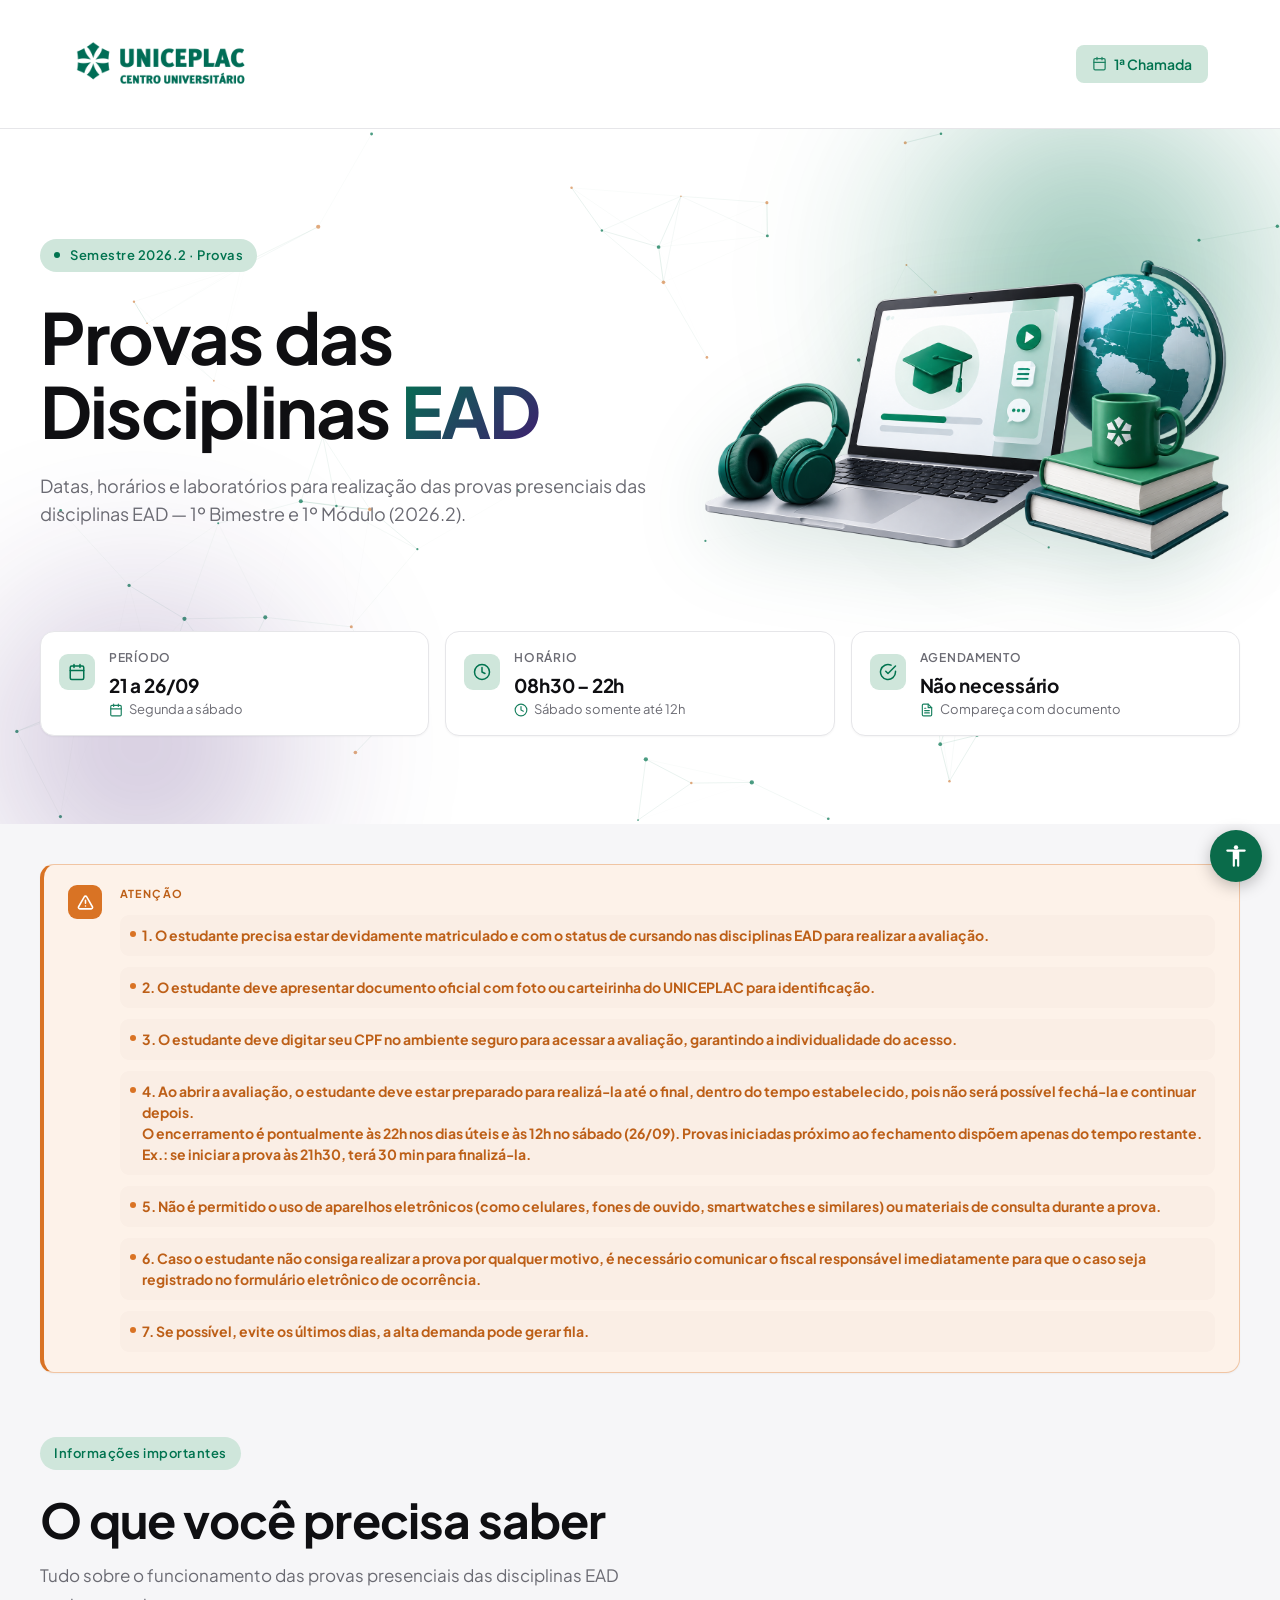
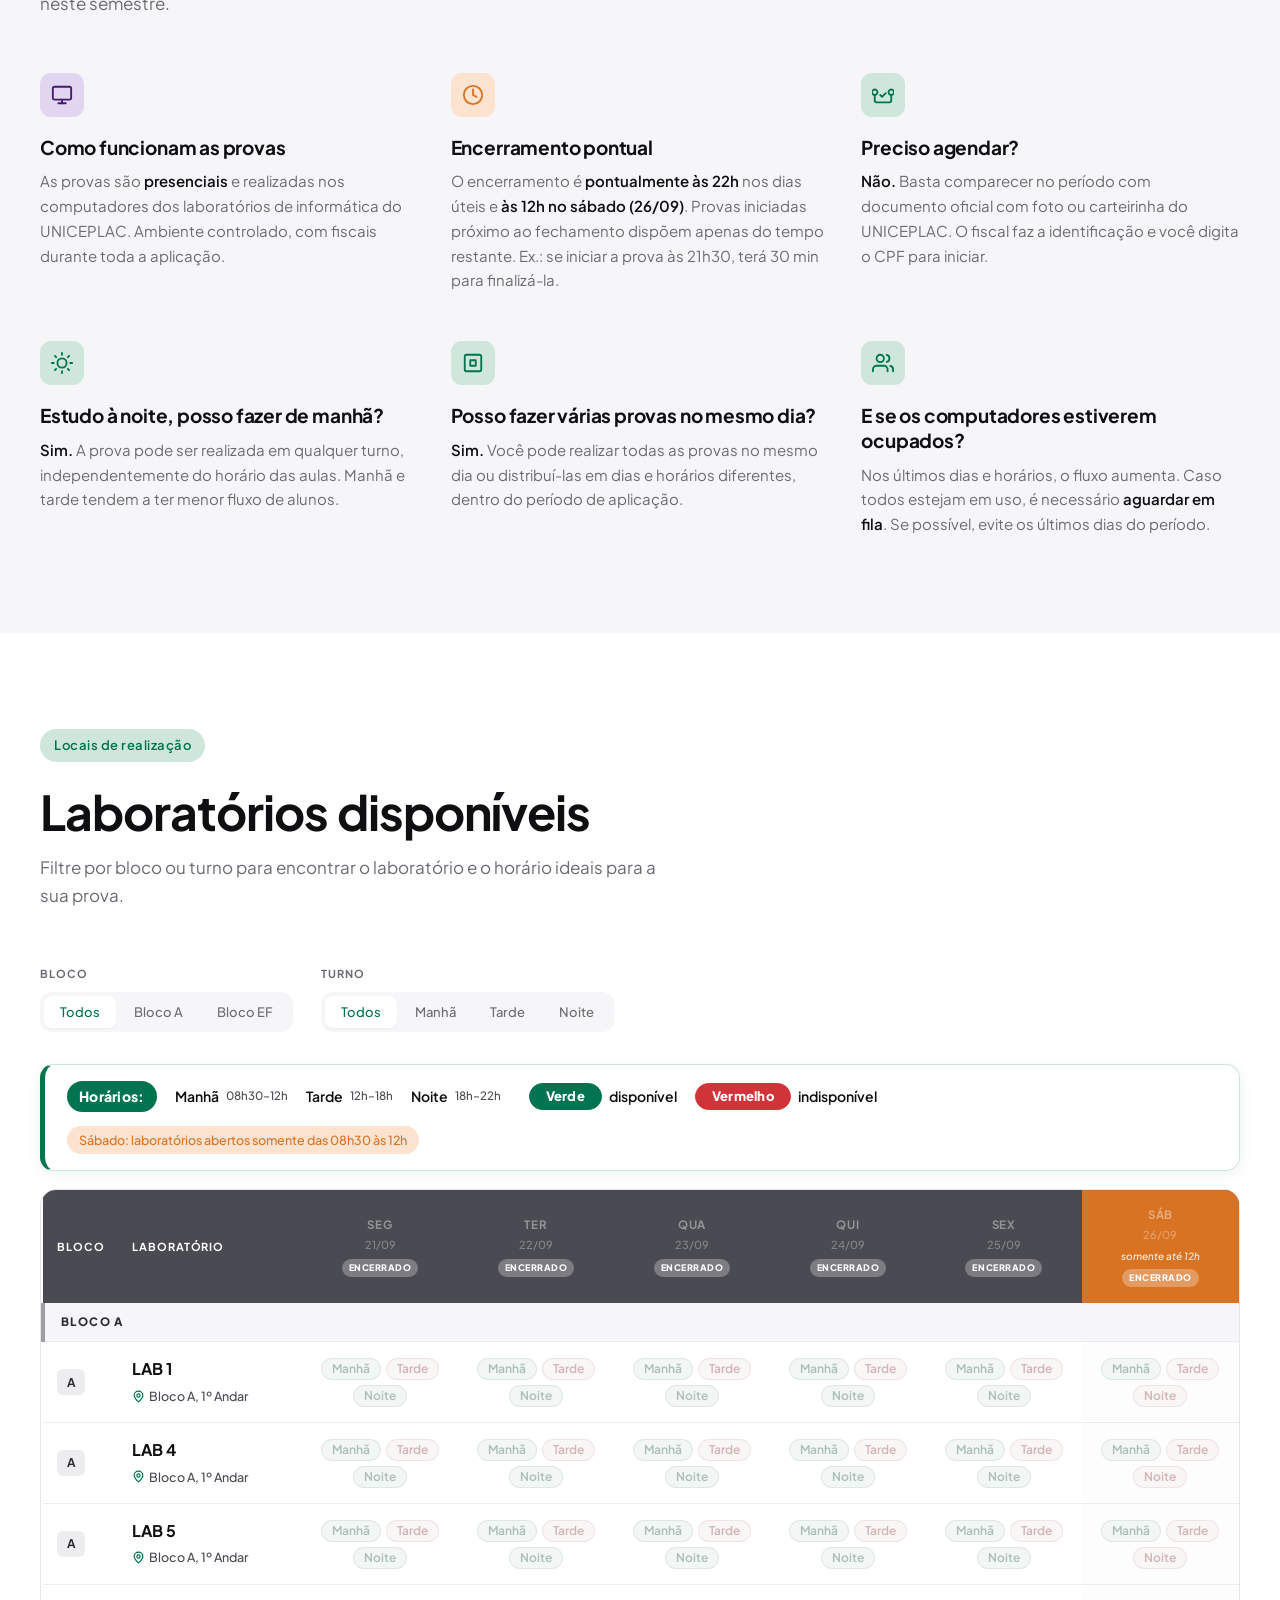
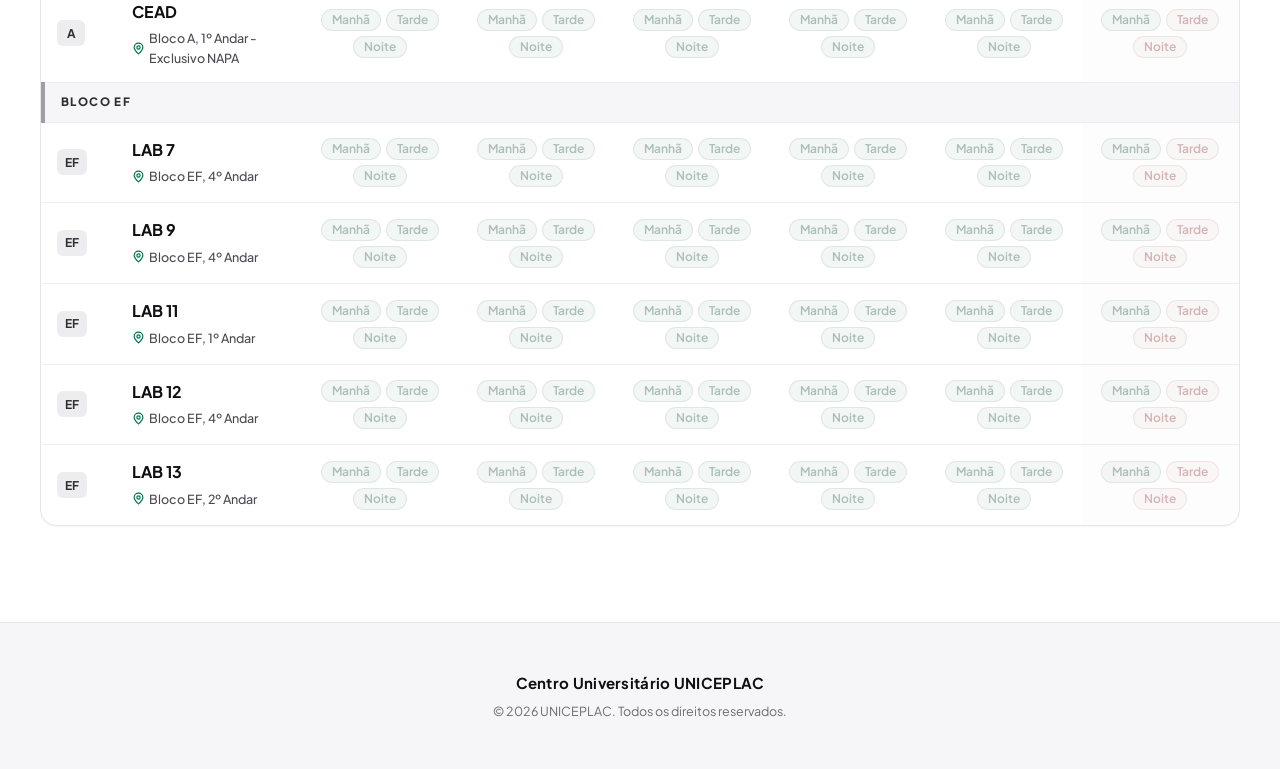
==== commit 767326a4: "Update index.html ." ====
--- a/index.html
+++ b/index.html
@@ -112,12 +112,12 @@
       <div class="alerta-label">Atenção</div>
       <ul class="alerta-items">
         <li class="alerta-importante"><strong>1. O estudante precisa estar devidamente matriculado e com o status de cursando nas disciplinas EAD para realizar a avaliação.</strong></li>
-        <li class="alerta-importante"><strong>2. O estudante deve digitar seu CPF no ambiente seguro para acessar a avaliação, garantindo a individualidade do acesso.</strong></li>
-        <li class="alerta-importante"><strong>3. O estudante deve apresentar documento oficial com foto ou carteirinha do UNICEPLAC para identificação.</strong></li>
-        <li class="alerta-importante"><strong>4. Ao abrir a avaliação, o estudante deve estar preparado para realizá-la até o final, pois não será possível fechá-la e continuar depois.</strong></li>
-        <li class="alerta-importante"><strong>6. Não é permitido o uso de aparelhos eletrônicos (como celulares, fones de ouvido, smartwatches e similares) ou materiais de consulta durante a prova.</strong></li>
-        <li class="alerta-importante"><strong>5. Caso o estudante não consiga realizar a prova por qualquer motivo, é necessário comunicar o fiscal responsável imediatamente para que o caso seja registrado no formulário eletrônico de ocorrência.</strong></li>
-        <li class="alerta-importante"><strong>6. Se possível, evite os últimos dias, a alta demanda pode gerar fila.</strong></li>
+        <li class="alerta-importante"><strong>2. O estudante deve apresentar documento oficial com foto ou carteirinha do UNICEPLAC para identificação.</strong></li>
+        <li class="alerta-importante"><strong>3. O estudante deve digitar seu CPF no ambiente seguro para acessar a avaliação, garantindo a individualidade do acesso.</strong></li>
+        <li class="alerta-importante"><strong>4. Ao abrir a avaliação, o estudante deve estar preparado para realizá-la até o final, dentro do tempo estabelecido, pois não será possível fechá-la e continuar depois.<br>O encerramento é pontualmente às 22h nos dias úteis e às 12h no sábado (26/09). Provas iniciadas próximo ao fechamento dispõem apenas do tempo restante. Ex.: se iniciar a prova às 21h30, terá 30 min para finalizá-la.</strong></li>
+        <li class="alerta-importante"><strong>5. Não é permitido o uso de aparelhos eletrônicos (como celulares, fones de ouvido, smartwatches e similares) ou materiais de consulta durante a prova.</strong></li>
+        <li class="alerta-importante"><strong>6. Caso o estudante não consiga realizar a prova por qualquer motivo, é necessário comunicar o fiscal responsável imediatamente para que o caso seja registrado no formulário eletrônico de ocorrência.</strong></li>
+        <li class="alerta-importante"><strong>7. Se possível, evite os últimos dias, a alta demanda pode gerar fila.</strong></li>
       </ul>
     </div>
   </div>
